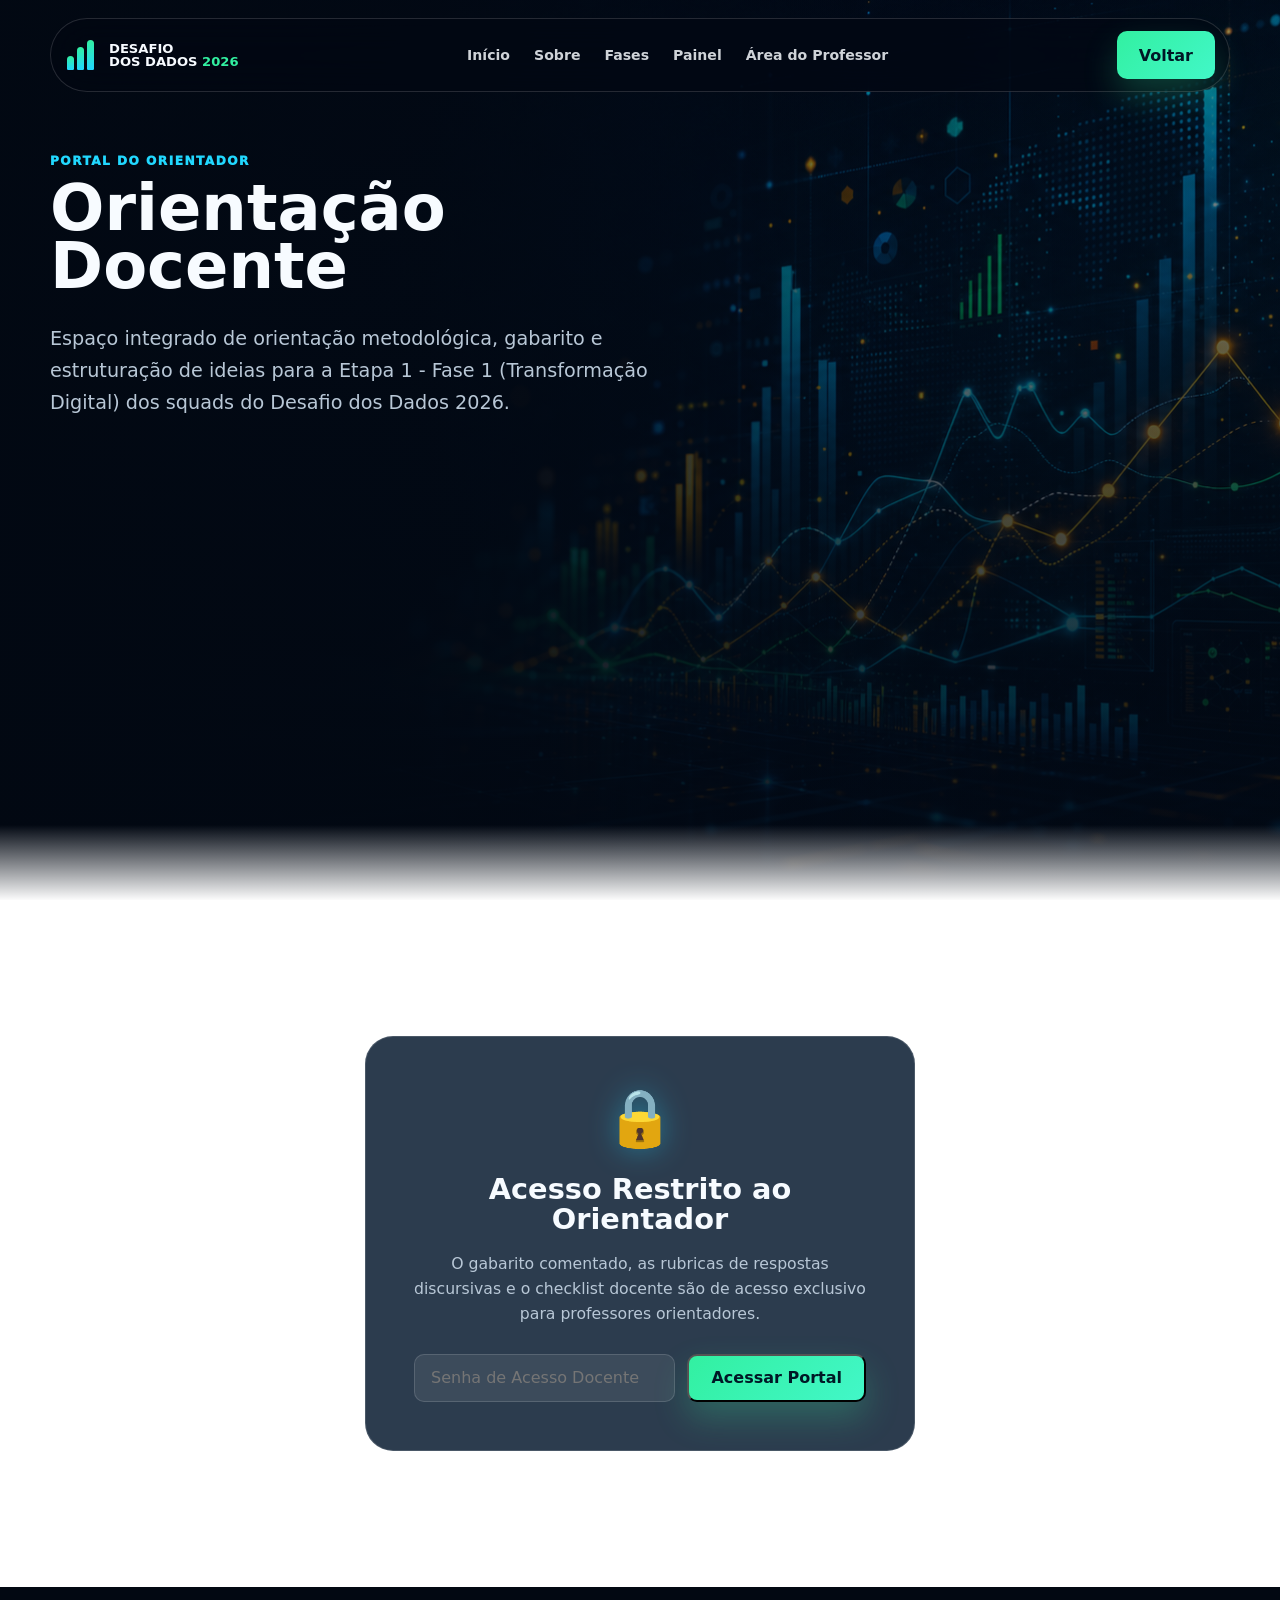
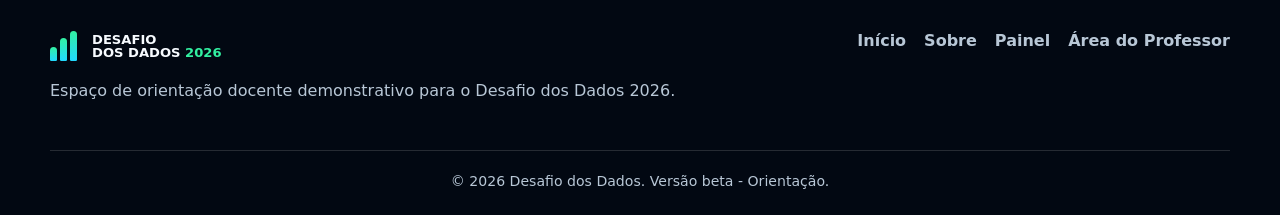
==== orientacao.html @ 863171eb "feat: implementa MVP estático com Área do Professor protegida" ====
<!DOCTYPE html>
<html lang="pt-BR">
  <head>
    <meta charset="UTF-8" />
    <meta name="viewport" content="width=device-width, initial-scale=1.0" />
    <meta
      name="description"
      content="Área do Professor Orientador do Desafio dos Dados 2026. Acesso a gabaritos comentados, rubricas de respostas discursivas e orientações de apoio."
    />
    <title>Orientação Docente | Desafio dos Dados 2026</title>
    <link rel="stylesheet" href="css/style.css" />
  </head>
  <body class="teacher-portal-page">
    <header class="site-header" data-header>
      <a class="brand" href="index.html" aria-label="Ir para a página inicial">
        <span class="brand-mark" aria-hidden="true">
          <span></span>
          <span></span>
          <span></span>
        </span>
        <span>
          <strong>Desafio</strong>
          <strong>dos Dados <em>2026</em></strong>
        </span>
      </a>

      <button class="nav-toggle" type="button" aria-label="Abrir menu" aria-expanded="false" data-nav-toggle>
        <span></span>
        <span></span>
        <span></span>
      </button>

      <nav class="main-nav" aria-label="Navegação principal" data-nav>
        <a href="index.html">Início</a>
        <a href="index.html#sobre">Sobre</a>
        <a href="index.html#fases">Fases</a>
        <a href="index.html#dados">Painel</a>
        <a href="orientacao.html" class="active">Área do Professor</a>
      </nav>

      <a class="header-action" href="index.html#participar">Voltar</a>
    </header>

    <main>
      <!-- Hero Section -->
      <section class="hero section-dark challenge-hero-small" aria-labelledby="portal-title">
        <div class="hero-bg" aria-hidden="true"></div>
        <div class="hero-content">
          <div class="hero-copy">
            <span class="section-label">Portal do Orientador</span>
            <h1 id="portal-title" style="font-size: clamp(2.2rem, 5vw, 4.2rem);">Orientação Docente</h1>
            <p>
              Espaço integrado de orientação metodológica, gabarito e estruturação de ideias 
              para a Etapa 1 - Fase 1 (Transformação Digital) dos squads do Desafio dos Dados 2026.
            </p>
          </div>
        </div>
      </section>

      <!-- Lockscreen Section -->
      <section class="section section-light" id="lockscreen-section">
        <div class="lockscreen-container">
          <div class="lockscreen-card glass-panel">
            <div class="lock-icon" aria-hidden="true">🔒</div>
            <h2>Acesso Restrito ao Orientador</h2>
            <p>
              O gabarito comentado, as rubricas de respostas discursivas e o checklist docente 
              são de acesso exclusivo para professores orientadores.
            </p>
            <div class="lock-input-group">
              <input type="password" id="teacher-access-key" placeholder="Senha de Acesso Docente" aria-label="Chave de acesso" />
              <button class="btn btn-primary" id="btn-unlock-gabarito">Acessar Portal</button>
            </div>
            <p id="lock-feedback-msg" class="lock-error-msg" hidden></p>
          </div>
        </div>
      </section>

      <!-- Restricted Content (Exibido após desbloqueio) -->
      <div id="restricted-content" style="display: none;">
        <!-- Uso Ético Banner -->
        <section class="section section-light ethics-section" aria-labelledby="ethics-title">
          <div class="ethics-container container-box">
            <div class="ethics-card danger-outline-panel">
              <h2 id="ethics-title" class="danger-title">⚠️ Uso Ético deste Material</h2>
              <p>
                Este documento é um apoio de orientação, revisão e estudo para os squads. 
                <strong>Não deve ser entregue como resposta final nem copiado pelos estudantes nas questões discursivas.</strong>
              </p>
              <p>
                O regulamento de 2026 informa que respostas com identificação de prompts originados por 
                inteligência artificial podem ser zeradas. Use as rubricas para orientar a argumentação, 
                pedir exemplos próprios dos alunos e revisar se todos os comandos do enunciado foram atendidos.
              </p>
            </div>
          </div>
        </section>

        <!-- Gabarito Comentado Section -->
        <section class="section section-dark" id="gabarito-section" aria-labelledby="gabarito-title">
          <div class="section-heading compact">
            <span class="section-label">Etapa 1 - Fase 1</span>
            <h2 id="gabarito-title">Gabarito Comentado</h2>
            <p>Selecione as dificuldades ou pesquise termos para explorar a resolução detalhada das 20 questões da fase.</p>
          </div>

          <div class="gabarito-filter-bar container-box">
            <div class="gabarito-tabs-filter">
              <button class="active" type="button" data-gabarito-filter="todos">Todas</button>
              <button type="button" data-gabarito-filter="facil">Fácil</button>
              <button type="button" data-gabarito-filter="medio">Médio</button>
              <button type="button" data-gabarito-filter="dificil">Difícil</button>
            </div>
            <div class="gabarito-search-box">
              <input type="text" id="gabarito-search-input" placeholder="Pesquisar por código, tema, justificativa..." aria-label="Pesquisar no gabarito" />
              <button class="btn btn-secondary" id="gabarito-search-btn">Buscar</button>
            </div>
          </div>

          <div class="gabarito-grid container-box" id="gabarito-grid-container">
            <!-- Gerado via JS -->
          </div>
        </section>

        <!-- Rubricas Respostas Construídas Section -->
        <section class="section section-light" id="rubricas-section" aria-labelledby="rubricas-title">
          <div class="section-heading compact">
            <span class="section-label">Metodologia de Avaliação</span>
            <h2 id="rubricas-title">Rubricas para Respostas Construídas</h2>
            <p>Selecione a questão discursiva para consultar as regras de excelência e a estrutura recomendada.</p>
          </div>

          <div class="rubricas-layout container-box glass-panel">
            <div class="rubrica-tabs-group" id="rubrica-tabs-element">
              <button class="rubrica-tab-btn active" data-rubrica-id="td07">TD07 - Aprendizado de Máquina</button>
              <button class="rubrica-tab-btn" data-rubrica-id="td16">TD16 - IA para Reciclagem</button>
              <button class="rubrica-tab-btn" data-rubrica-id="td18">TD18 - Algoritmo Cifra de César</button>
            </div>

            <div class="rubrica-panel-content" id="rubrica-panel-viewport">
              <!-- Renderizado via JS -->
            </div>
          </div>
        </section>

        <!-- Squads & Etapa 2 Suggestions -->
        <section class="section section-dark" id="squads-section" aria-labelledby="squads-title">
          <div class="section-heading compact">
            <span class="section-label">Propostas Preliminares</span>
            <h2 id="squads-title">Sugestões de Projetos (10 Squads)</h2>
            <p>Abaixo estão 10 temas sugeridos com as respectivas tecnologias centrais, ODS e mídias recomendadas para aquecimento.</p>
          </div>

          <div class="squads-grid container-box">
            <!-- Squad 1 -->
            <article class="squad-card glass-panel">
              <div class="squad-header">
                <span class="squad-number">Squad 01</span>
                <span class="squad-tag">ODS 11 &amp; 12</span>
              </div>
              <h3>E-lixo com Logística Reversa Escolar</h3>
              <p class="squad-problem"><strong>Problema:</strong> Descarte inadequado de pilhas, celulares e cabos na comunidade escolar.</p>
              <div class="squad-details">
                <p><strong>Dados:</strong> Questionários de volume de resíduos estimáveis por turma.</p>
                <p><strong>Tecnologia:</strong> Dashboard analítico com mapa de ecopontos.</p>
                <p><strong>Transmídia:</strong> Infográfico do descarte + vídeo curto.</p>
              </div>
            </article>

            <!-- Squad 2 -->
            <article class="squad-card glass-panel">
              <div class="squad-header">
                <span class="squad-number">Squad 02</span>
                <span class="squad-tag">ODS 4 &amp; 16</span>
              </div>
              <h3>Combate a Golpes Digitais na Família</h3>
              <p class="squad-problem"><strong>Problema:</strong> Vulnerabilidade de jovens e idosos a phishing e links falsos.</p>
              <div class="squad-details">
                <p><strong>Dados:</strong> Registro anônimo de fraudes recebidas pela comunidade.</p>
                <p><strong>Tecnologia:</strong> Classificador de risco digital + assistente interativo.</p>
                <p><strong>Transmídia:</strong> Simulação de golpes + guia de prevenção.</p>
              </div>
            </article>

            <!-- Squad 3 -->
            <article class="squad-card glass-panel">
              <div class="squad-header">
                <span class="squad-number">Squad 03</span>
                <span class="squad-tag">ODS 7 &amp; 13</span>
              </div>
              <h3>Consumo Energético Consciente</h3>
              <p class="squad-problem"><strong>Problema:</strong> Climatizadores e luzes operando fora dos horários letivos.</p>
              <div class="squad-details">
                <p><strong>Dados:</strong> Histórico de faturamento de energia e temperatura local.</p>
                <p><strong>Tecnologia:</strong> Painel de consumo e previsão simples de demanda.</p>
                <p><strong>Transmídia:</strong> Plano de economia + vídeo de impacto escolar.</p>
              </div>
            </article>

            <!-- Squad 4 -->
            <article class="squad-card glass-panel">
              <div class="squad-header">
                <span class="squad-number">Squad 04</span>
                <span class="squad-tag">ODS 11 &amp; 12</span>
              </div>
              <h3>IA para Separação de Recicláveis</h3>
              <p class="squad-problem"><strong>Problema:</strong> Erros de descarte que reduzem a reciclagem e contaminam coletores.</p>
              <div class="squad-details">
                <p><strong>Dados:</strong> Fotos de resíduos e levantamento de erros de separação.</p>
                <p><strong>Tecnologia:</strong> Visão computacional ou classificador visual prototipado.</p>
                <p><strong>Transmídia:</strong> Vídeo demonstrativo + infográfico explicativo.</p>
              </div>
            </article>

            <!-- Squad 5 -->
            <article class="squad-card glass-panel">
              <div class="squad-header">
                <span class="squad-number">Squad 05</span>
                <span class="squad-tag">ODS 4 &amp; 16</span>
              </div>
              <h3>Checagem Educativa de Desinformação</h3>
              <p class="squad-problem"><strong>Problema:</strong> Boatos sobre clima, saúde ou tecnologia que circulam na comunidade.</p>
              <div class="squad-details">
                <p><strong>Dados:</strong> Mensagens reais anonimizadas capturadas em grupos sociais.</p>
                <p><strong>Tecnologia:</strong> Matriz de verificação e checklist guiado por fontes.</p>
                <p><strong>Transmídia:</strong> Vídeo tutorial + guia de bolso rápido.</p>
              </div>
            </article>

            <!-- Squad 6 -->
            <article class="squad-card glass-panel">
              <div class="squad-header">
                <span class="squad-number">Squad 06</span>
                <span class="squad-tag">ODS 2 &amp; 12</span>
              </div>
              <h3>Horta Inteligente e Segurança Alimentar</h3>
              <p class="squad-problem"><strong>Problema:</strong> Baixo consumo de vegetais frescos e desperdício de merenda escolar.</p>
              <div class="squad-details">
                <p><strong>Dados:</strong> Monitoramento de umidade do solo e produção da horta.</p>
                <p><strong>Tecnologia:</strong> Painel de telemetria de sensores IoT simulados.</p>
                <p><strong>Transmídia:</strong> Diário visual de plantio + vídeo de conscientização.</p>
              </div>
            </article>

            <!-- Squad 7 -->
            <article class="squad-card glass-panel">
              <div class="squad-header">
                <span class="squad-number">Squad 07</span>
                <span class="squad-tag">ODS 3 &amp; 11</span>
              </div>
              <h3>Mobilidade Segura Casa-Escola</h3>
              <p class="squad-problem"><strong>Problema:</strong> Estudantes expostos a riscos no trânsito ou falta de acessibilidade.</p>
              <div class="squad-details">
                <p><strong>Dados:</strong> Tempos de deslocamento, calçadas danificadas e pontos críticos.</p>
                <p><strong>Tecnologia:</strong> Mapa colaborativo de rotas com análise de riscos.</p>
                <p><strong>Transmídia:</strong> Mapa interativo + narrativa em vídeo.</p>
              </div>
            </article>

            <!-- Squad 8 -->
            <article class="squad-card glass-panel">
              <div class="squad-header">
                <span class="squad-number">Squad 08</span>
                <span class="squad-tag">ODS 4 &amp; 10</span>
              </div>
              <h3>Acessibilidade Digital Escolar</h3>
              <p class="squad-problem"><strong>Problema:</strong> Materiais didáticos em formatos inacessíveis para alunos PCD.</p>
              <div class="squad-details">
                <p><strong>Dados:</strong> Auditorias em PDFs e sites utilizados rotineiramente.</p>
                <p><strong>Tecnologia:</strong> Repositório acessível e classificador de conformidade.</p>
                <p><strong>Transmídia:</strong> Guia de boas práticas + vídeo acessível com legenda/Libras.</p>
              </div>
            </article>

            <!-- Squad 9 -->
            <article class="squad-card glass-panel">
              <div class="squad-header">
                <span class="squad-number">Squad 09</span>
                <span class="squad-tag">ODS 11 &amp; 13</span>
              </div>
              <h3>Riscos Ambientais Locais</h3>
              <p class="squad-problem"><strong>Problema:</strong> Entupimento de bueiros e pontos de alagamento próximos à escola.</p>
              <div class="squad-details">
                <p><strong>Dados:</strong> Relatos fotográficos de acúmulo de lixo e histórico de cheias.</p>
                <p><strong>Tecnologia:</strong> Painel georreferenciado e mapa de calor de vulnerabilidade.</p>
                <p><strong>Transmídia:</strong> Vídeo de apelo à comunidade + mapa de prevenção.</p>
              </div>
            </article>

            <!-- Squad 10 -->
            <article class="squad-card glass-panel">
              <div class="squad-header">
                <span class="squad-number">Squad 10</span>
                <span class="squad-tag">ODS 4 &amp; 16</span>
              </div>
              <h3>Uso Responsável e Ético de IA</h3>
              <p class="squad-problem"><strong>Problema:</strong> Utilização de IA para tarefas sem critérios de privacidade ou autoria.</p>
              <div class="squad-details">
                <p><strong>Dados:</strong> Questionários aplicados sobre frequência de uso e dependência.</p>
                <p><strong>Tecnologia:</strong> Guia interativo de decisão e fluxograma lógico de ética.</p>
                <p><strong>Transmídia:</strong> Cartilha em PDF + vídeo explicativo.</p>
              </div>
            </article>
          </div>
        </section>

        <!-- Checklist Docente Section -->
        <section class="section section-light" id="checklist-section" aria-labelledby="checklist-title">
          <div class="section-heading compact">
            <span class="section-label">Controle &amp; Validação</span>
            <h2 id="checklist-title">Checklist do Professor Orientador</h2>
            <p>Certifique-se de que os squads atendem a todas as diretrizes regulamentares antes do envio final.</p>
          </div>

          <div class="checklist-panel container-box glass-panel" style="max-width: 800px; margin: 0 auto;">
            <div class="checklist-grid-items" style="display: grid; gap: 20px; padding: 20px;">
              <label class="checklist-item-check" style="display: flex; gap: 16px; align-items: start; cursor: pointer;">
                <input type="checkbox" id="check-squad-size" class="persist-check" style="width: 22px; height: 22px; margin-top: 3px;" />
                <div class="check-text">
                  <strong style="display: block; font-size: 1.1rem; color: var(--text);">Tamanho dos Squads</strong>
                  <span style="color: var(--text-soft); font-size: 0.95rem;">Cada squad possui exatamente de 3 a 5 integrantes ativos.</span>
                </div>
              </label>

              <label class="checklist-item-check" style="display: flex; gap: 16px; align-items: start; cursor: pointer;">
                <input type="checkbox" id="check-author-text" class="persist-check" style="width: 22px; height: 22px; margin-top: 3px;" />
                <div class="check-text">
                  <strong style="display: block; font-size: 1.1rem; color: var(--text);">Originalidade e Escrita Autoral</strong>
                  <span style="color: var(--text-soft); font-size: 0.95rem;">As respostas discursivas estão autorais, sem traços de cópia direta de prompts e com exemplos locais.</span>
                </div>
              </label>

              <label class="checklist-item-check" style="display: flex; gap: 16px; align-items: start; cursor: pointer;">
                <input type="checkbox" id="check-evidence" class="persist-check" style="width: 22px; height: 22px; margin-top: 3px;" />
                <div class="check-text">
                  <strong style="display: block; font-size: 1.1rem; color: var(--text);">Evidências Científicas</strong>
                  <span style="color: var(--text-soft); font-size: 0.95rem;">Garantir o uso de fontes oficiais nas justificativas (leis compiladas, relatórios técnicos, etc.).</span>
                </div>
              </label>

              <label class="checklist-item-check" style="display: flex; gap: 16px; align-items: start; cursor: pointer;">
                <input type="checkbox" id="check-transmedia" class="persist-check" style="width: 22px; height: 22px; margin-top: 3px;" />
                <div class="check-text">
                  <strong style="display: block; font-size: 1.1rem; color: var(--text);">Planejamento Transmídia (Etapa 2)</strong>
                  <span style="color: var(--text-soft); font-size: 0.95rem;">Preparação prévia para as três mídias obrigatórias, incluindo o roteiro de vídeo para a próxima fase.</span>
                </div>
              </label>
            </div>
          </div>
        </section>

        <!-- Cronograma & Regras Section -->
        <section class="section section-dark timeline-section" id="datas-section" aria-labelledby="datas-title">
          <div class="section-heading compact">
            <span class="section-label">Acompanhamento</span>
            <h2 id="datas-title">Datas e Regras Críticas</h2>
            <p>Abaixo estão os prazos oficiais estabelecidos pelo edital do desafio para controle do orientador.</p>
          </div>

          <div class="timeline" aria-label="Linha do tempo docente">
            <article class="timeline-item">
              <span>01</span>
              <h3>Fase 1</h3>
              <time datetime="2026-05-26">26/05 a 02/06 (9h)</time>
              <p>Envio das respostas de múltipla escolha e discursivas no formulário oficial da Fase 1.</p>
            </article>
            <article class="timeline-item">
              <span>02</span>
              <h3>Fase 2</h3>
              <time datetime="2026-06-02">02/06 a 09/06 (9h)</time>
              <p>Abertura do formulário de submissões de dados e andamento de novas questões teóricas.</p>
            </article>
            <article class="timeline-item">
              <span>03</span>
              <h3>Fase 3</h3>
              <time datetime="2026-06-09">09/06 a 16/06 (9h)</time>
              <p>Conclusão da Etapa 1, envios finais e consolidação das planilhas de respostas.</p>
            </article>
            <article class="timeline-item">
              <span>04</span>
              <h3>Classificação</h3>
              <time datetime="2026-06-24">24/06 (20h)</time>
              <p>Divulgação dos classificados para a Etapa 2 e abertura oficial do regulamento transmídia.</p>
            </article>
            <article class="timeline-item">
              <span>05</span>
              <h3>Entrega Final</h3>
              <time datetime="2026-08-31">31/08 (23h59)</time>
              <p>Envio das mídias transmídia (mínimo 3 mídias, incluindo vídeo obrigatório).</p>
            </article>
          </div>
        </section>

        <!-- Documentos de Apoio Section -->
        <section class="section section-light" id="documentos-section" aria-labelledby="docs-title">
          <div class="section-heading compact">
            <span class="section-label">Download Seguro</span>
            <h2 id="docs-title">Documentação de Apoio</h2>
            <p>Cópias simuladas de regulamentos oficiais e cadernos de perguntas para fins pedagógicos.</p>
          </div>

          <div class="documents-download-grid container-box">
            <div class="document-card glass-panel">
              <div class="doc-icon" aria-hidden="true">📄</div>
              <div class="doc-info">
                <h3>Edital Oficial Desafio 2026</h3>
                <p>Regulamento completo, critérios de avaliação da Etapa 1 e Etapa 2.</p>
              </div>
              <button class="btn btn-primary download-desafio-btn" data-doc-name="Edital_Oficial_Desafio_2026">Download (Simulado)</button>
            </div>

            <div class="document-card glass-panel">
              <div class="doc-icon" aria-hidden="true">📄</div>
              <div class="doc-info">
                <h3>Caderno de Questões - Fase 1</h3>
                <p>Textos motivacionais e enunciados sobre Transformação Digital.</p>
              </div>
              <button class="btn btn-primary download-desafio-btn" data-doc-name="Questoes_Caderno_Fase_1">Download (Simulado)</button>
            </div>
          </div>
        </section>
      </div>
    </main>

    <!-- Toast Notifications -->
    <div class="toast-container" id="toast-container-element"></div>

    <footer class="site-footer">
      <div class="footer-brand">
        <a class="brand" href="index.html">
          <span class="brand-mark" aria-hidden="true">
            <span></span>
            <span></span>
            <span></span>
          </span>
          <span>
            <strong>Desafio</strong>
            <strong>dos Dados <em>2026</em></strong>
          </span>
        </a>
        <p>Espaço de orientação docente demonstrativo para o Desafio dos Dados 2026.</p>
      </div>
      <div class="footer-links">
        <a href="index.html">Início</a>
        <a href="index.html#sobre">Sobre</a>
        <a href="index.html#dados">Painel</a>
        <a href="orientacao.html">Área do Professor</a>
      </div>
      <p class="copyright">© 2026 Desafio dos Dados. Versão beta - Orientação.</p>
    </footer>

    <script src="js/script.js"></script>
  </body>
</html>
---- css/style.css ----
:root {
  --bg: #06111f;
  --bg-strong: #020812;
  --surface: #ffffff;
  --surface-soft: #f4f8fb;
  --surface-dark: rgba(7, 19, 35, 0.78);
  --line: rgba(121, 150, 172, 0.22);
  --line-dark: rgba(255, 255, 255, 0.14);
  --text: #102033;
  --text-soft: #526272;
  --text-inverse: #f7fbff;
  --muted-inverse: #b8c7d6;
  --cyan: #21d8ff;
  --green: #32f0a1;
  --amber: #ffbd33;
  --blue: #4c8dff;
  --shadow: 0 24px 70px rgba(3, 18, 35, 0.18);
  --radius-sm: 10px;
  --radius-md: 18px;
  --radius-lg: 28px;
  --container: min(1180px, calc(100% - 40px));
  font-family: Inter, ui-sans-serif, system-ui, -apple-system, BlinkMacSystemFont, "Segoe UI", sans-serif;
}

* {
  box-sizing: border-box;
}

html {
  scroll-behavior: smooth;
}

body {
  margin: 0;
  background: var(--surface-soft);
  color: var(--text);
  letter-spacing: 0;
}

body.nav-open {
  overflow: hidden;
}

a {
  color: inherit;
  text-decoration: none;
}

button,
input {
  font: inherit;
}

.site-header {
  position: fixed;
  inset: 0 0 auto;
  z-index: 20;
  display: flex;
  align-items: center;
  justify-content: space-between;
  gap: 24px;
  width: var(--container);
  margin: 18px auto 0;
  padding: 12px 14px 12px 16px;
  border: 1px solid rgba(255, 255, 255, 0.14);
  border-radius: 999px;
  background: rgba(2, 8, 18, 0.62);
  color: var(--text-inverse);
  backdrop-filter: blur(22px);
  transition: background 180ms ease, border-color 180ms ease, box-shadow 180ms ease;
}

.site-header.is-scrolled {
  background: rgba(2, 8, 18, 0.9);
  border-color: rgba(255, 255, 255, 0.2);
  box-shadow: 0 18px 50px rgba(0, 0, 0, 0.25);
}

.brand {
  display: inline-flex;
  align-items: center;
  gap: 12px;
  min-width: max-content;
  font-size: 0.82rem;
  line-height: 1;
  text-transform: uppercase;
}

.brand strong {
  display: block;
  font-weight: 900;
}

.brand em {
  color: var(--green);
  font-style: normal;
}

.brand-mark {
  display: inline-grid;
  grid-template-columns: repeat(3, 7px);
  align-items: end;
  gap: 3px;
  width: 30px;
  height: 30px;
}

.brand-mark span {
  display: block;
  border-radius: 6px 6px 2px 2px;
  background: linear-gradient(180deg, var(--green), var(--cyan));
}

.brand-mark span:nth-child(1) {
  height: 14px;
}

.brand-mark span:nth-child(2) {
  height: 23px;
}

.brand-mark span:nth-child(3) {
  height: 30px;
}

.main-nav {
  display: flex;
  align-items: center;
  gap: 24px;
  color: rgba(247, 251, 255, 0.84);
  font-size: 0.88rem;
  font-weight: 700;
}

.main-nav a {
  transition: color 180ms ease;
}

.main-nav a:hover {
  color: var(--green);
}

.header-action,
.btn {
  display: inline-flex;
  align-items: center;
  justify-content: center;
  min-height: 48px;
  padding: 0 22px;
  border-radius: var(--radius-sm);
  font-weight: 850;
}

.header-action,
.btn-primary {
  background: linear-gradient(135deg, var(--green), #42f7c8);
  color: #001826;
  box-shadow: 0 16px 34px rgba(50, 240, 161, 0.23);
}

.btn-secondary {
  border: 1px solid rgba(255, 255, 255, 0.2);
  color: var(--text-inverse);
}

.nav-toggle {
  display: none;
  width: 44px;
  height: 44px;
  border: 0;
  border-radius: 50%;
  background: rgba(255, 255, 255, 0.1);
  color: var(--text-inverse);
}

.nav-toggle span {
  display: block;
  width: 18px;
  height: 2px;
  margin: 4px auto;
  border-radius: 999px;
  background: currentColor;
}

.section {
  padding: 96px 0;
}

.section-dark {
  background: var(--bg);
  color: var(--text-inverse);
}

.section-light {
  background: var(--surface);
}

.hero {
  position: relative;
  min-height: 100vh;
  overflow: hidden;
  padding: 150px 0 76px;
}

.hero::after {
  position: absolute;
  inset: auto 0 -1px;
  height: 76px;
  background: linear-gradient(180deg, rgba(6, 17, 31, 0), var(--surface));
  content: "";
}

.hero-bg {
  position: absolute;
  inset: 0;
  background:
    linear-gradient(90deg, rgba(2, 8, 18, 0.96) 0%, rgba(2, 8, 18, 0.84) 34%, rgba(2, 8, 18, 0.3) 68%),
    linear-gradient(180deg, rgba(2, 8, 18, 0.15), rgba(2, 8, 18, 0.92)),
    url("../assets/hero-data-analytics.png") center / cover no-repeat;
  transform: scale(1.02);
}

.hero-content {
  position: relative;
  z-index: 2;
  display: grid;
  grid-template-columns: minmax(0, 1.05fr) minmax(320px, 0.62fr);
  align-items: center;
  gap: 54px;
  width: var(--container);
  margin: 0 auto;
}

.hero-copy h1 {
  max-width: 720px;
  margin: 0;
  font-size: clamp(3.3rem, 7vw, 7.4rem);
  line-height: 0.9;
  letter-spacing: 0;
}

.hero-copy h1::first-line {
  color: var(--text-inverse);
}

.hero-copy p {
  max-width: 610px;
  margin: 28px 0 0;
  color: var(--muted-inverse);
  font-size: clamp(1.05rem, 1.5vw, 1.28rem);
  line-height: 1.65;
}

.hero-actions,
.hero-proof {
  display: flex;
  flex-wrap: wrap;
  gap: 16px;
  margin-top: 34px;
}

.hero-proof {
  gap: 26px;
  margin-top: 40px;
}

.hero-proof div {
  padding-left: 16px;
  border-left: 2px solid rgba(33, 216, 255, 0.5);
}

.hero-proof dt {
  margin-bottom: 6px;
  color: var(--text-inverse);
  font-weight: 850;
}

.hero-proof dd {
  margin: 0;
  color: var(--muted-inverse);
  font-size: 0.92rem;
}

.hero-panel,
.analytics-card {
  border: 1px solid var(--line-dark);
  border-radius: var(--radius-lg);
  background: linear-gradient(180deg, rgba(10, 28, 49, 0.86), rgba(6, 17, 31, 0.72));
  box-shadow: 0 28px 80px rgba(0, 0, 0, 0.35);
  backdrop-filter: blur(16px);
}

.hero-panel {
  padding: 24px;
}

.panel-header,
.card-top {
  display: flex;
  align-items: center;
  justify-content: space-between;
  gap: 16px;
  color: var(--muted-inverse);
  font-size: 0.82rem;
  font-weight: 800;
  text-transform: uppercase;
}

.panel-header strong,
.card-top strong {
  color: var(--green);
  text-transform: none;
}

.signal-chart {
  display: grid;
  grid-template-columns: repeat(7, 1fr);
  align-items: end;
  gap: 10px;
  height: 190px;
  margin: 28px 0;
  padding: 18px;
  border-radius: var(--radius-md);
  background:
    linear-gradient(rgba(255, 255, 255, 0.05) 1px, transparent 1px),
    linear-gradient(90deg, rgba(255, 255, 255, 0.05) 1px, transparent 1px),
    rgba(255, 255, 255, 0.04);
  background-size: 100% 25%, 16.66% 100%, auto;
}

.signal-chart span {
  min-height: 22px;
  border-radius: 999px 999px 5px 5px;
  background: linear-gradient(180deg, var(--cyan), rgba(33, 216, 255, 0.15));
}

.signal-chart span:nth-child(even) {
  background: linear-gradient(180deg, var(--green), rgba(50, 240, 161, 0.13));
}

.panel-grid {
  display: grid;
  grid-template-columns: repeat(2, 1fr);
  gap: 12px;
}

.panel-grid div {
  padding: 16px;
  border: 1px solid var(--line-dark);
  border-radius: var(--radius-md);
  background: rgba(255, 255, 255, 0.05);
}

.panel-grid span {
  display: block;
  color: var(--muted-inverse);
  font-size: 0.82rem;
}

.panel-grid strong {
  display: block;
  margin-top: 6px;
  color: var(--text-inverse);
  font-size: 2rem;
}

.hero-panel p {
  color: var(--muted-inverse);
  line-height: 1.6;
}

.section-heading {
  width: var(--container);
  max-width: 850px;
  margin: 0 auto 52px;
  text-align: center;
}

.section-heading.compact {
  margin-bottom: 38px;
}

.section-label {
  display: inline-block;
  margin-bottom: 12px;
  color: #008ac2;
  font-size: 0.76rem;
  font-weight: 950;
  letter-spacing: 0.12em;
  text-transform: uppercase;
}

.section-dark .section-label,
.dashboard-section .section-label {
  color: var(--cyan);
}

h2 {
  margin: 0;
  font-size: clamp(2.2rem, 4vw, 4.1rem);
  line-height: 1.04;
  letter-spacing: 0;
}

h3 {
  margin: 0;
  font-size: 1.18rem;
}

.section-heading p,
.dashboard-intro p,
.cta-content p {
  color: var(--text-soft);
  font-size: 1.03rem;
  line-height: 1.75;
}

.section-dark .section-heading p,
.dashboard-intro p,
.cta-content p {
  color: var(--muted-inverse);
}

.value-grid,
.number-grid {
  display: grid;
  grid-template-columns: repeat(4, 1fr);
  gap: 18px;
  width: var(--container);
  margin: 0 auto;
}

.value-card,
.number-grid article {
  padding: 28px;
  border: 1px solid var(--line);
  border-radius: var(--radius-md);
  background: var(--surface);
  box-shadow: 0 18px 45px rgba(14, 39, 64, 0.08);
}

.value-card p {
  color: var(--text-soft);
  line-height: 1.65;
}

.icon {
  display: block;
  width: 50px;
  height: 50px;
  margin-bottom: 22px;
  border-radius: 18px;
  background: linear-gradient(135deg, rgba(33, 216, 255, 0.16), rgba(50, 240, 161, 0.16));
  position: relative;
}

.icon::before,
.icon::after {
  position: absolute;
  content: "";
}

.target-icon::before {
  inset: 12px;
  border: 3px solid var(--cyan);
  border-radius: 50%;
}

.target-icon::after {
  inset: 21px;
  border-radius: 50%;
  background: var(--cyan);
}

.data-icon::before {
  left: 14px;
  right: 14px;
  bottom: 12px;
  height: 8px;
  border-radius: 50%;
  background: var(--green);
  box-shadow: 0 -10px 0 var(--green), 0 -20px 0 var(--green);
}

.insight-icon::before {
  left: 15px;
  top: 10px;
  width: 20px;
  height: 24px;
  border: 3px solid var(--amber);
  border-radius: 50% 50% 42% 42%;
}

.impact-icon::before {
  left: 13px;
  top: 12px;
  width: 24px;
  height: 20px;
  border: 3px solid var(--blue);
  border-radius: 7px;
}

.objective-band {
  background:
    radial-gradient(circle at 20% 20%, rgba(33, 216, 255, 0.15), transparent 34%),
    linear-gradient(135deg, #eef7fb, #ffffff);
}

.split-layout {
  display: grid;
  grid-template-columns: 0.85fr 1.15fr;
  gap: 46px;
  width: var(--container);
  margin: 0 auto;
}

.objective-list {
  display: grid;
  gap: 16px;
}

.objective-list article {
  display: grid;
  grid-template-columns: 58px 1fr;
  gap: 18px;
  align-items: start;
  padding: 22px;
  border: 1px solid rgba(16, 32, 51, 0.08);
  border-radius: var(--radius-md);
  background: rgba(255, 255, 255, 0.72);
}

.objective-list strong {
  color: var(--cyan);
  font-size: 1.65rem;
}

.objective-list p {
  margin: 0;
  color: var(--text-soft);
  line-height: 1.65;
}

.timeline-section {
  background:
    radial-gradient(circle at 15% 0%, rgba(33, 216, 255, 0.18), transparent 28%),
    radial-gradient(circle at 85% 10%, rgba(50, 240, 161, 0.12), transparent 28%),
    var(--bg-strong);
}

.timeline {
  display: grid;
  grid-template-columns: repeat(5, 1fr);
  gap: 16px;
  width: var(--container);
  margin: 0 auto;
}

.timeline-item {
  position: relative;
  padding: 26px;
  border: 1px solid var(--line-dark);
  border-radius: var(--radius-md);
  background: rgba(255, 255, 255, 0.045);
}

.timeline-item span {
  display: inline-flex;
  width: 42px;
  height: 42px;
  align-items: center;
  justify-content: center;
  margin-bottom: 22px;
  border: 1px solid rgba(33, 216, 255, 0.58);
  border-radius: 50%;
  color: var(--cyan);
  font-weight: 900;
}

.timeline-item:nth-child(2) span,
.timeline-item:nth-child(5) span {
  border-color: rgba(50, 240, 161, 0.6);
  color: var(--green);
}

.timeline-item:nth-child(4) span {
  border-color: rgba(255, 189, 51, 0.65);
  color: var(--amber);
}

.timeline-item time {
  display: block;
  margin: 8px 0 12px;
  color: var(--cyan);
  font-weight: 800;
}

.timeline-item p {
  color: var(--muted-inverse);
  line-height: 1.6;
}

.numbers-section {
  background: var(--surface);
}

.number-grid article {
  text-align: center;
}

.number-grid strong {
  display: block;
  color: var(--text);
  font-size: clamp(2.4rem, 4vw, 4rem);
  line-height: 1;
}

.number-grid span {
  display: block;
  margin-top: 10px;
  color: var(--text-soft);
  font-weight: 750;
}

.dashboard-section {
  background:
    radial-gradient(circle at 70% 0%, rgba(33, 216, 255, 0.18), transparent 30%),
    linear-gradient(180deg, #06111f, #020812);
}

.dashboard-intro,
.dashboard-grid {
  width: var(--container);
  margin: 0 auto;
}

.dashboard-intro {
  display: flex;
  align-items: end;
  justify-content: space-between;
  gap: 28px;
  margin-bottom: 28px;
}

.dashboard-intro h2 {
  max-width: 620px;
}

.dashboard-intro p {
  max-width: 620px;
}

.dashboard-tabs {
  display: inline-flex;
  padding: 6px;
  border: 1px solid var(--line-dark);
  border-radius: 999px;
  background: rgba(255, 255, 255, 0.05);
}

.dashboard-tabs button {
  min-height: 40px;
  padding: 0 16px;
  border: 0;
  border-radius: 999px;
  background: transparent;
  color: var(--muted-inverse);
  cursor: pointer;
  font-size: 0.88rem;
  font-weight: 800;
}

.dashboard-tabs button.active {
  background: var(--text-inverse);
  color: #001826;
}

.dashboard-grid {
  display: grid;
  grid-template-columns: 1.2fr 0.75fr 0.85fr;
  gap: 18px;
}

.analytics-card {
  min-height: 320px;
  padding: 22px;
}

.span-2 {
  grid-column: span 1;
}

.line-chart {
  margin-top: 22px;
  overflow: hidden;
  border-radius: var(--radius-md);
  background:
    linear-gradient(rgba(255, 255, 255, 0.055) 1px, transparent 1px),
    linear-gradient(90deg, rgba(255, 255, 255, 0.055) 1px, transparent 1px),
    rgba(255, 255, 255, 0.035);
  background-size: 100% 25%, 20% 100%, auto;
}

.line-chart svg {
  display: block;
  width: 100%;
  height: auto;
}

.area {
  fill: url("#lineFill");
}

.line {
  fill: none;
  stroke-linecap: round;
  stroke-width: 6;
}

.line-primary {
  stroke: var(--cyan);
  filter: drop-shadow(0 0 10px rgba(33, 216, 255, 0.42));
}

.line-secondary {
  stroke: var(--green);
  opacity: 0.85;
}

.donut-wrap {
  display: grid;
  place-items: center;
  gap: 22px;
  margin-top: 26px;
}

.donut {
  width: 154px;
  height: 154px;
  border-radius: 50%;
  background: conic-gradient(var(--cyan) 0 38%, var(--green) 38% 60%, var(--amber) 60% 82%, var(--blue) 82% 100%);
  position: relative;
}

.donut::after {
  position: absolute;
  inset: 32px;
  border-radius: 50%;
  background: #071323;
  content: "";
}

.legend-list {
  display: grid;
  gap: 10px;
  width: 100%;
  margin: 0;
  padding: 0;
  color: var(--muted-inverse);
  font-size: 0.9rem;
  list-style: none;
}

.legend-list span {
  display: inline-block;
  width: 10px;
  height: 10px;
  margin-right: 8px;
  border-radius: 50%;
}

.cyan {
  background: var(--cyan);
}

.green {
  background: var(--green);
}

.amber {
  background: var(--amber);
}

.blue {
  background: var(--blue);
}

.ranking-list {
  display: grid;
  gap: 12px;
  margin: 24px 0 0;
  padding: 0;
  list-style: none;
  counter-reset: rank;
}

.ranking-list li {
  display: flex;
  align-items: center;
  justify-content: space-between;
  gap: 12px;
  padding: 12px;
  border-radius: 14px;
  background: rgba(255, 255, 255, 0.055);
  color: var(--muted-inverse);
  counter-increment: rank;
}

.ranking-list li::before {
  display: inline-flex;
  width: 26px;
  height: 26px;
  align-items: center;
  justify-content: center;
  flex: 0 0 auto;
  border-radius: 50%;
  background: rgba(33, 216, 255, 0.15);
  color: var(--cyan);
  content: counter(rank);
  font-size: 0.8rem;
  font-weight: 900;
}

.ranking-list strong {
  flex: 1;
  color: var(--text-inverse);
  font-size: 0.92rem;
}

.ranking-list span {
  color: var(--green);
  font-size: 0.84rem;
  font-weight: 800;
}

.cta-section {
  position: relative;
  display: grid;
  grid-template-columns: 0.9fr 1fr;
  min-height: 620px;
  padding: 0;
  overflow: hidden;
  background: #04101d;
  color: var(--text-inverse);
}

.cta-image {
  min-height: 620px;
  background:
    linear-gradient(90deg, rgba(4, 16, 29, 0.08), rgba(4, 16, 29, 0.8)),
    url("../assets/students-data-lab.png") center / cover no-repeat;
}

.cta-content {
  display: flex;
  flex-direction: column;
  justify-content: center;
  max-width: 640px;
  padding: 82px min(8vw, 96px) 82px 52px;
}

.interest-form {
  display: grid;
  grid-template-columns: repeat(2, minmax(0, 1fr));
  gap: 14px;
  margin-top: 30px;
}

.interest-form label {
  display: grid;
  gap: 8px;
  color: var(--text-inverse);
  font-size: 0.86rem;
  font-weight: 800;
}

.interest-form input {
  width: 100%;
  min-height: 52px;
  border: 1px solid var(--line-dark);
  border-radius: var(--radius-sm);
  background: rgba(255, 255, 255, 0.08);
  color: var(--text-inverse);
  outline: none;
  padding: 0 14px;
}

.interest-form input:focus {
  border-color: var(--cyan);
  box-shadow: 0 0 0 4px rgba(33, 216, 255, 0.12);
}

.interest-form input::placeholder {
  color: rgba(247, 251, 255, 0.48);
}

.interest-form button,
.form-feedback {
  grid-column: 1 / -1;
}

.form-feedback {
  min-height: 24px;
  margin: 0;
  color: var(--green);
  font-weight: 800;
}

.site-footer {
  display: grid;
  grid-template-columns: 1.3fr auto;
  gap: 34px;
  padding: 44px max(20px, calc((100vw - 1180px) / 2)) 26px;
  background: var(--bg-strong);
  color: var(--text-inverse);
}

.footer-brand p,
.copyright {
  color: var(--muted-inverse);
}

.footer-links {
  display: flex;
  flex-wrap: wrap;
  gap: 18px;
  color: var(--muted-inverse);
  font-weight: 750;
}

.copyright {
  grid-column: 1 / -1;
  margin: 0;
  padding-top: 22px;
  border-top: 1px solid var(--line-dark);
  font-size: 0.88rem;
  text-align: center;
}

@media (max-width: 1020px) {
  .header-action,
  .main-nav {
    display: none;
  }

  .nav-toggle {
    display: inline-block;
  }

  .main-nav {
    position: fixed;
    inset: 74px 20px auto;
    display: none;
    flex-direction: column;
    align-items: stretch;
    padding: 18px;
    border: 1px solid var(--line-dark);
    border-radius: var(--radius-md);
    background: rgba(2, 8, 18, 0.97);
  }

  body.nav-open .main-nav {
    display: flex;
  }

  .hero-content,
  .split-layout,
  .dashboard-intro,
  .cta-section {
    grid-template-columns: 1fr;
  }

  .hero-content {
    align-items: start;
  }

  .hero-panel {
    max-width: 520px;
  }

  .value-grid,
  .number-grid,
  .timeline,
  .dashboard-grid {
    grid-template-columns: repeat(2, 1fr);
  }

  .dashboard-intro {
    display: grid;
  }

  .cta-image {
    min-height: 360px;
  }

  .cta-content {
    max-width: none;
    padding: 56px 30px 72px;
  }
}

@media (max-width: 680px) {
  :root {
    --container: min(100% - 28px, 1180px);
  }

  .site-header {
    margin-top: 10px;
    border-radius: 22px;
  }

  .brand {
    font-size: 0.74rem;
  }

  .hero {
    min-height: auto;
    padding-top: 118px;
  }

  .hero-bg {
    background:
      linear-gradient(180deg, rgba(2, 8, 18, 0.92) 0%, rgba(2, 8, 18, 0.82) 54%, rgba(2, 8, 18, 0.98) 100%),
      url("../assets/hero-data-analytics.png") center / cover no-repeat;
  }

  .hero-actions,
  .btn,
  .dashboard-tabs,
  .interest-form {
    width: 100%;
  }

  .btn {
    min-height: 52px;
  }

  .hero-actions {
    display: grid;
  }

  .hero-proof {
    display: grid;
  }

  .section {
    padding: 68px 0;
  }

  .section-heading {
    text-align: left;
  }

  .value-grid,
  .number-grid,
  .timeline,
  .dashboard-grid,
  .interest-form,
  .site-footer {
    grid-template-columns: 1fr;
  }

  .dashboard-tabs {
    display: grid;
    border-radius: var(--radius-md);
  }

  .analytics-card {
    min-height: auto;
  }

  .cta-image {
    min-height: 300px;
  }

  .site-footer {
    padding-inline: 22px;
  }
}

/* ============================================================
   TEACHER PORTAL & RESTRICTED AREA
   ============================================================ */

.container-box {
  width: var(--container);
  margin: 0 auto;
}

/* Lockscreen */
.lockscreen-container {
  display: grid;
  place-items: center;
  width: var(--container);
  margin: 0 auto;
  padding: 40px 0;
}

.lockscreen-card {
  max-width: 550px;
  width: 100%;
  padding: 48px;
  border-radius: var(--radius-lg);
  text-align: center;
  background: rgba(10, 28, 49, 0.86);
  border: 1px solid var(--line-dark);
}

.lock-icon {
  font-size: 3.5rem;
  margin-bottom: 24px;
  filter: drop-shadow(0 0 15px rgba(33, 216, 255, 0.4));
}

.lockscreen-card h2 {
  font-size: 1.8rem;
  margin-bottom: 14px;
  color: var(--text-inverse);
}

.lockscreen-card p {
  color: var(--muted-inverse);
  font-size: 0.98rem;
  line-height: 1.6;
  margin-bottom: 28px;
}

.lock-input-group {
  display: flex;
  gap: 12px;
  justify-content: center;
  align-items: center;
}

.lock-input-group input {
  flex: 1;
  min-height: 48px;
  background: rgba(255, 255, 255, 0.08);
  border: 1px solid var(--line-dark);
  border-radius: var(--radius-sm);
  color: var(--text-inverse);
  padding: 0 16px;
  outline: none;
  font-size: 1rem;
  transition: border-color 180ms ease;
}

.lock-input-group input:focus {
  border-color: var(--cyan);
  box-shadow: 0 0 0 3px rgba(33, 216, 255, 0.2);
}

.lock-error-msg {
  color: #ff5e5e;
  font-weight: 800;
  font-size: 0.9rem;
  margin-top: 16px;
}

/* Ethics Box */
.ethics-section {
  background: var(--surface-soft);
  padding: 48px 0 24px;
}

.danger-outline-panel {
  border: 2px solid rgba(255, 94, 94, 0.3);
  border-radius: var(--radius-md);
  padding: 28px;
  background: rgba(255, 94, 94, 0.04);
}

.danger-title {
  color: #d93838;
  font-size: 1.4rem;
  margin-bottom: 12px;
  display: flex;
  align-items: center;
  gap: 10px;
}

.danger-outline-panel p {
  margin: 0 0 12px 0;
  font-size: 1rem;
  line-height: 1.6;
  color: var(--text);
}

.danger-outline-panel p strong {
  color: #d93838;
}

/* Gabarito Filter Bar & Search */
.gabarito-filter-bar {
  display: flex;
  justify-content: space-between;
  align-items: center;
  flex-wrap: wrap;
  gap: 18px;
  padding: 16px 24px;
  border-radius: var(--radius-md);
  background: rgba(255, 255, 255, 0.04);
  border: 1px solid var(--line-dark);
  margin-bottom: 32px;
}

.gabarito-tabs-filter {
  display: flex;
  gap: 8px;
}

.gabarito-tabs-filter button {
  min-height: 38px;
  padding: 0 16px;
  border: 0;
  border-radius: 999px;
  background: transparent;
  color: var(--muted-inverse);
  cursor: pointer;
  font-size: 0.88rem;
  font-weight: 800;
  transition: all 180ms ease;
}

.gabarito-tabs-filter button:hover {
  color: var(--text-inverse);
}

.gabarito-tabs-filter button.active {
  background: var(--cyan);
  color: #001826;
  box-shadow: 0 8px 20px rgba(33, 216, 255, 0.25);
}

.gabarito-search-box {
  display: flex;
  gap: 8px;
  flex: 1;
  max-width: 480px;
  width: 100%;
}

.gabarito-search-box input {
  flex: 1;
  min-height: 40px;
  background: rgba(255, 255, 255, 0.08);
  border: 1px solid var(--line-dark);
  border-radius: var(--radius-sm);
  color: var(--text-inverse);
  padding: 0 14px;
  outline: none;
  font-size: 0.92rem;
}

.gabarito-search-box input:focus {
  border-color: var(--cyan);
}

/* Gabarito Grid & Cards */
.gabarito-grid {
  display: grid;
  grid-template-columns: repeat(auto-fill, minmax(340px, 1fr));
  gap: 20px;
  margin-bottom: 40px;
}

.gabarito-card {
  padding: 24px;
  border: 1px solid var(--line-dark);
  border-radius: var(--radius-md);
  background: linear-gradient(180deg, rgba(10, 28, 49, 0.6), rgba(6, 17, 31, 0.45));
  display: flex;
  flex-direction: column;
}

.gabarito-card-header {
  display: flex;
  justify-content: space-between;
  align-items: center;
  margin-bottom: 14px;
}

.gabarito-code {
  font-size: 1.15rem;
  font-weight: 900;
  color: var(--cyan);
}

.gabarito-level-badge {
  font-size: 0.76rem;
  font-weight: 850;
  padding: 4px 10px;
  border-radius: 999px;
  text-transform: uppercase;
}

.gabarito-level-badge.level-facil {
  background: rgba(50, 240, 161, 0.16);
  color: var(--green);
}

.gabarito-level-badge.level-medio {
  background: rgba(255, 189, 51, 0.16);
  color: var(--amber);
}

.gabarito-level-badge.level-dificil {
  background: rgba(255, 94, 94, 0.16);
  color: #ff5e5e;
}

.gabarito-card h3 {
  font-size: 1.1rem;
  margin-bottom: 12px;
  color: var(--text-inverse);
  font-weight: 800;
}

.gabarito-meta {
  display: flex;
  flex-wrap: wrap;
  gap: 12px;
  margin-bottom: 16px;
  font-size: 0.88rem;
  color: var(--muted-inverse);
}

.answer-highlight {
  background: rgba(33, 216, 255, 0.2);
  color: var(--cyan);
  padding: 2px 6px;
  border-radius: 4px;
  font-weight: 900;
}

.gabarito-desc {
  font-size: 0.92rem;
  line-height: 1.55;
  color: var(--muted-inverse);
  margin: 0 0 14px 0;
  flex-grow: 1;
}

.gabarito-attention {
  font-size: 0.84rem;
  line-height: 1.45;
  padding: 10px 12px;
  border-radius: 6px;
  background: rgba(255, 189, 51, 0.08);
  border-left: 3px solid var(--amber);
  color: var(--muted-inverse);
}

/* Rubricas Layout */
.rubricas-layout {
  display: grid;
  grid-template-columns: 280px 1fr;
  gap: 28px;
  padding: 24px;
  border-radius: var(--radius-lg);
  background: var(--surface);
  box-shadow: 0 24px 60px rgba(0, 0, 0, 0.04);
}

.rubrica-tabs-group {
  display: flex;
  flex-direction: column;
  gap: 8px;
  border-right: 1px solid var(--line);
  padding-right: 18px;
}

.rubrica-tab-btn {
  text-align: left;
  min-height: 48px;
  padding: 12px 16px;
  border: 0;
  background: transparent;
  color: var(--text-soft);
  font-weight: 750;
  font-size: 0.92rem;
  border-radius: var(--radius-sm);
  cursor: pointer;
  transition: all 180ms ease;
}

.rubrica-tab-btn:hover {
  background: var(--surface-soft);
  color: var(--text);
}

.rubrica-tab-btn.active {
  background: var(--surface-soft);
  color: #008ac2;
  border-left: 4px solid #008ac2;
  border-radius: 0 var(--radius-sm) var(--radius-sm) 0;
}

.rubrica-panel-content {
  min-height: 380px;
}

.rubrica-detail-card h2 {
  font-size: 1.6rem;
  color: var(--text);
  margin-bottom: 22px;
  font-weight: 850;
}

.rubrica-section-block {
  margin-bottom: 22px;
}

.rubrica-section-block h3 {
  font-size: 1.05rem;
  color: var(--text);
  margin-bottom: 10px;
  font-weight: 800;
}

.rubrica-section-block ul,
.rubrica-section-block ol {
  margin: 0;
  padding-left: 20px;
  color: var(--text-soft);
  font-size: 0.95rem;
  line-height: 1.6;
}

.rubrica-section-block li {
  margin-bottom: 8px;
}

.rubrica-excellence-block {
  padding: 16px 20px;
  background: rgba(33, 216, 255, 0.06);
  border-radius: var(--radius-md);
  border-left: 4px solid var(--cyan);
  margin-top: 24px;
}

.rubrica-excellence-block strong {
  display: block;
  font-size: 0.9rem;
  color: #008ac2;
  margin-bottom: 6px;
  text-transform: uppercase;
  letter-spacing: 0.05em;
}

.rubrica-excellence-block p {
  margin: 0;
  font-size: 0.92rem;
  line-height: 1.55;
  color: var(--text-soft);
}

/* Squad Cards in orientacao */
.squads-grid {
  display: grid;
  grid-template-columns: repeat(auto-fill, minmax(280px, 1fr));
  gap: 18px;
}

.squad-card {
  padding: 24px;
  border: 1px solid var(--line-dark);
  border-radius: var(--radius-md);
  background: rgba(255, 255, 255, 0.04);
  display: flex;
  flex-direction: column;
}

.squad-header {
  display: flex;
  justify-content: space-between;
  align-items: center;
  margin-bottom: 14px;
}

.squad-number {
  font-size: 0.82rem;
  font-weight: 900;
  color: var(--cyan);
  text-transform: uppercase;
  letter-spacing: 0.05em;
}

.squad-tag {
  font-size: 0.72rem;
  font-weight: 800;
  padding: 3px 8px;
  border-radius: 999px;
  background: rgba(33, 216, 255, 0.15);
  color: var(--cyan);
}

.squad-card h3 {
  font-size: 1.15rem;
  color: var(--text-inverse);
  margin-bottom: 12px;
  line-height: 1.25;
}

.squad-problem {
  font-size: 0.9rem;
  line-height: 1.5;
  color: var(--muted-inverse);
  margin: 0 0 16px 0;
}

.squad-details {
  font-size: 0.84rem;
  line-height: 1.5;
  color: var(--muted-inverse);
  border-top: 1px solid var(--line-dark);
  padding-top: 14px;
  margin-top: auto;
}

.squad-details p {
  margin: 0 0 6px 0;
}

.squad-details p:last-child {
  margin-bottom: 0;
}

/* Documents Grid */
.documents-download-grid {
  display: grid;
  grid-template-columns: repeat(2, 1fr);
  gap: 20px;
}

.document-card {
  display: flex;
  gap: 20px;
  align-items: center;
  padding: 24px;
  border: 1px solid var(--line);
  border-radius: var(--radius-md);
  background: var(--surface);
  box-shadow: 0 16px 40px rgba(0, 0, 0, 0.03);
}

.doc-icon {
  font-size: 2.5rem;
  display: grid;
  place-items: center;
  width: 60px;
  height: 60px;
  border-radius: 14px;
  background: rgba(33, 216, 255, 0.08);
}

.doc-info {
  flex: 1;
}

.doc-info h3 {
  font-size: 1.1rem;
  color: var(--text);
  margin-bottom: 6px;
}

.doc-info p {
  margin: 0;
  font-size: 0.88rem;
  color: var(--text-soft);
  line-height: 1.45;
}

.document-card button {
  align-self: center;
}

/* Toast Notification Styles */
.toast-container {
  position: fixed;
  bottom: 24px;
  right: 24px;
  z-index: 50;
  display: grid;
  gap: 8px;
}

.toast {
  display: flex;
  align-items: center;
  gap: 12px;
  padding: 14px 20px;
  background: #020812;
  color: var(--text-inverse);
  border: 1px solid var(--cyan);
  border-radius: var(--radius-sm);
  box-shadow: 0 10px 30px rgba(0, 0, 0, 0.35);
  font-size: 0.9rem;
  font-weight: 800;
  backdrop-filter: blur(8px);
  animation: toast-fade-in 250ms cubic-bezier(0.16, 1, 0.3, 1) forwards;
}

.toast.fade-out {
  animation: toast-fade-out 300ms cubic-bezier(0.16, 1, 0.3, 1) forwards;
}

.toast-icon {
  color: var(--green);
  font-size: 1rem;
}

@keyframes toast-fade-in {
  from {
    opacity: 0;
    transform: translateY(12px) scale(0.95);
  }
  to {
    opacity: 1;
    transform: translateY(0) scale(1);
  }
}

@keyframes toast-fade-out {
  from {
    opacity: 1;
    transform: translateY(0) scale(1);
  }
  to {
    opacity: 0;
    transform: translateY(12px) scale(0.95);
  }
}

/* Media Queries for Orientation Page */
@media (max-width: 900px) {
  .rubricas-layout {
    grid-template-columns: 1fr;
  }
  .rubrica-tabs-group {
    border-right: 0;
    border-bottom: 1px solid var(--line);
    padding-right: 0;
    padding-bottom: 14px;
    flex-direction: row;
    flex-wrap: wrap;
  }
  .rubrica-tab-btn.active {
    border-left: 0;
    border-bottom: 3px solid #008ac2;
    border-radius: var(--radius-sm) var(--radius-sm) 0 0;
  }
  .documents-download-grid {
    grid-template-columns: 1fr;
  }
}

@media (max-width: 600px) {
  .lockscreen-card {
    padding: 28px 20px;
  }
  .lock-input-group {
    flex-direction: column;
    width: 100%;
  }
  .lock-input-group input,
  .lock-input-group button {
    width: 100%;
  }
  .gabarito-filter-bar {
    flex-direction: column;
    align-items: stretch;
  }
  .gabarito-tabs-filter {
    display: grid;
    grid-template-columns: repeat(2, 1fr);
  }
  .gabarito-tabs-filter button {
    width: 100%;
  }
  .document-card {
    flex-direction: column;
    text-align: center;
    gap: 14px;
  }
  .document-card button {
    width: 100%;
  }
}

@media (prefers-reduced-motion: reduce) {
  *,
  *::before,
  *::after {
    scroll-behavior: auto !important;
    transition: none !important;
  }
}
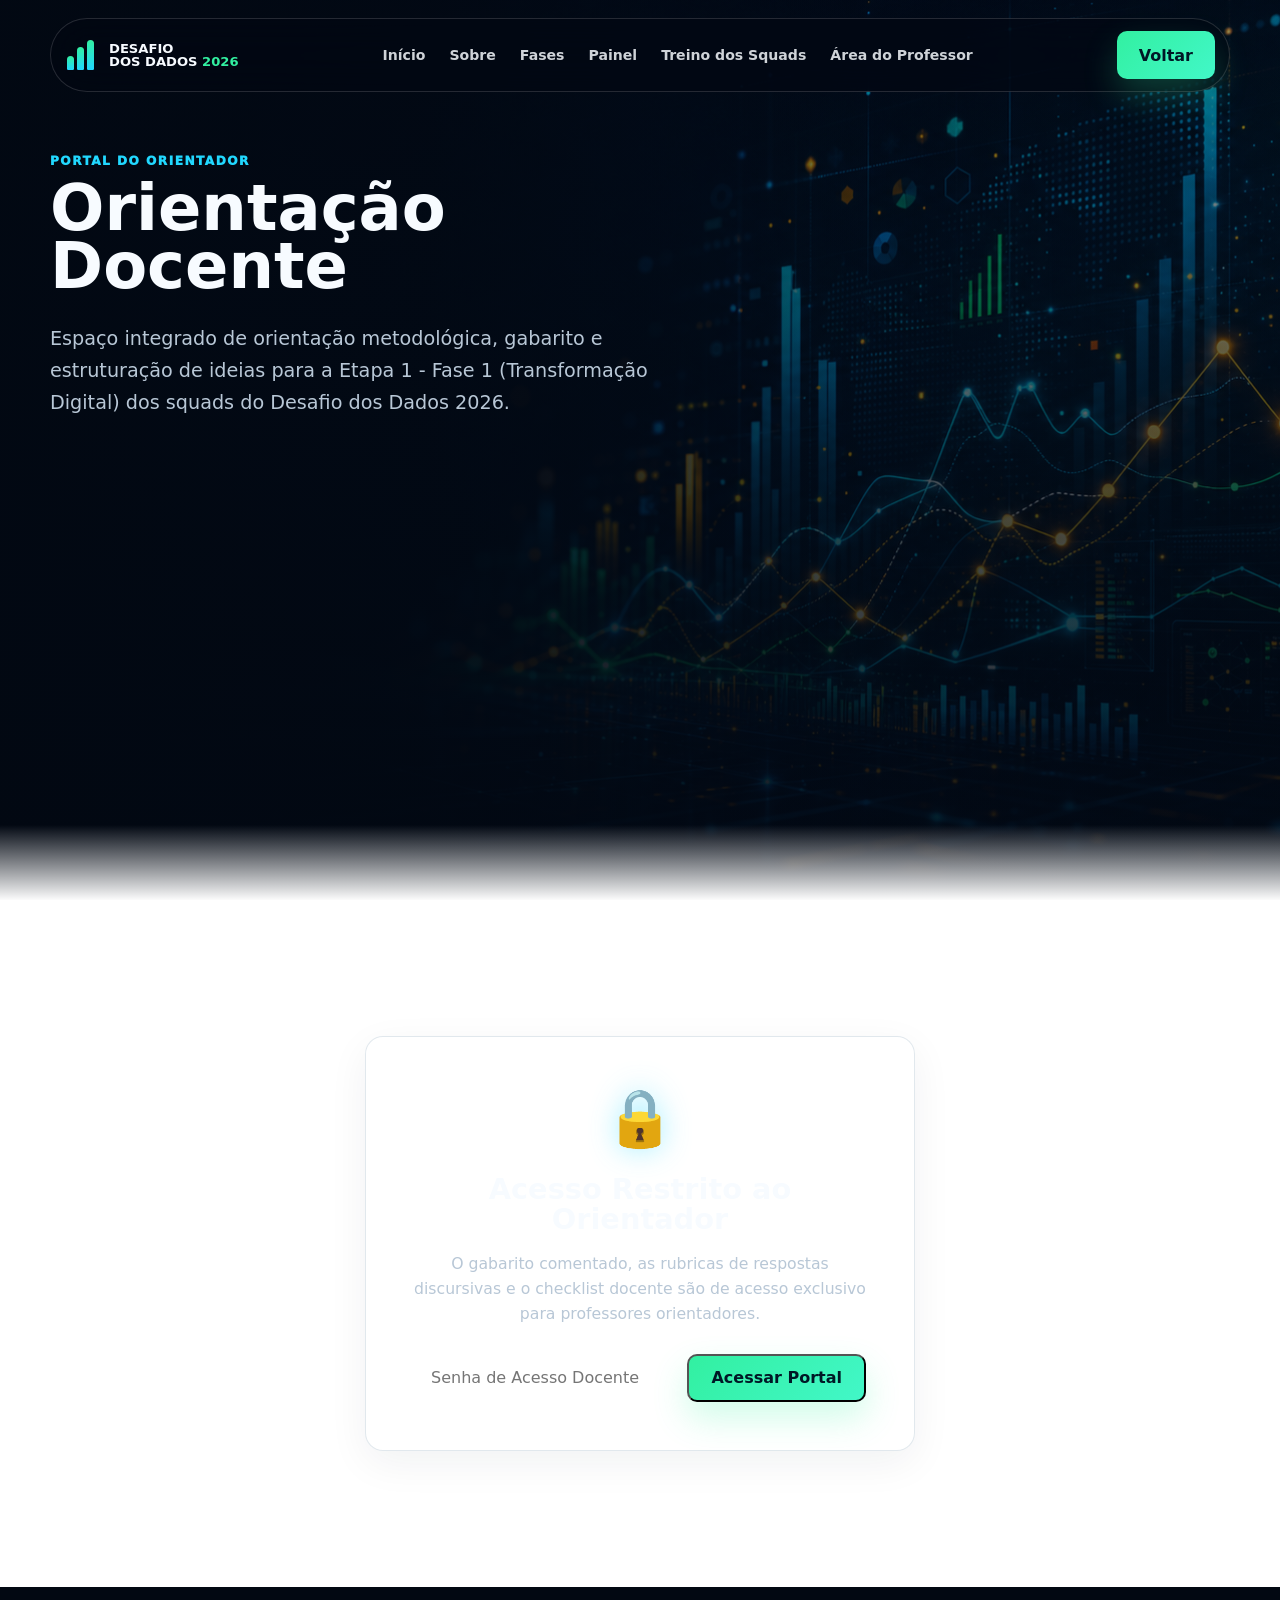
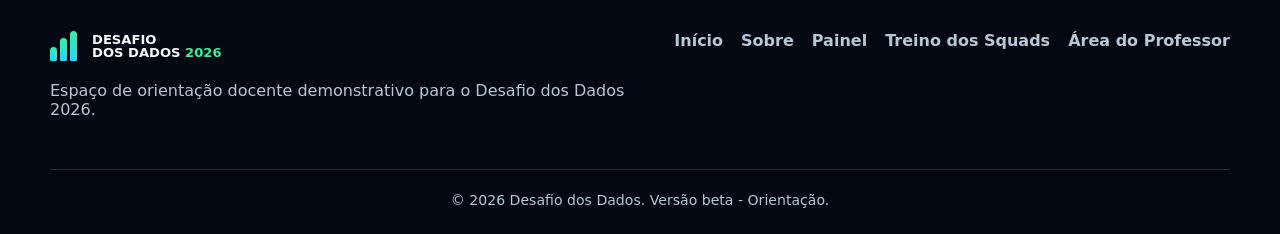
==== commit e5212050: "feat: implementa simulador interativo de treino para os squads" ====
--- a/orientacao.html
+++ b/orientacao.html
@@ -35,6 +35,7 @@
         <a href="index.html#sobre">Sobre</a>
         <a href="index.html#fases">Fases</a>
         <a href="index.html#dados">Painel</a>
+        <a href="simulado.html">Treino dos Squads</a>
         <a href="orientacao.html" class="active">Área do Professor</a>
       </nav>
 
@@ -155,13 +156,13 @@
             <!-- Squad 1 -->
             <article class="squad-card glass-panel">
               <div class="squad-header">
-                <span class="squad-number">Squad 01</span>
+                <span class="squad-number">Squad 01 (ID 581)</span>
                 <span class="squad-tag">ODS 11 &amp; 12</span>
               </div>
-              <h3>E-lixo com Logística Reversa Escolar</h3>
-              <p class="squad-problem"><strong>Problema:</strong> Descarte inadequado de pilhas, celulares e cabos na comunidade escolar.</p>
-              <div class="squad-details">
-                <p><strong>Dados:</strong> Questionários de volume de resíduos estimáveis por turma.</p>
+              <h3>Infinity Tech</h3>
+              <p class="squad-problem"><strong>Projeto:</strong> E-lixo com Logística Reversa Escolar (Descarte inadequado de pilhas, celulares e cabos na escola).</p>
+              <div class="squad-details">
+                <p><strong>Integrantes:</strong> Emilly Layse Nunes Eleres, Felipe Diamantino da Silva, Estefany Lourrane Moreira da Silva, Pedro Lucas Espindola Moraes</p>
                 <p><strong>Tecnologia:</strong> Dashboard analítico com mapa de ecopontos.</p>
                 <p><strong>Transmídia:</strong> Infográfico do descarte + vídeo curto.</p>
               </div>
@@ -170,13 +171,13 @@
             <!-- Squad 2 -->
             <article class="squad-card glass-panel">
               <div class="squad-header">
-                <span class="squad-number">Squad 02</span>
+                <span class="squad-number">Squad 02 (ID 568)</span>
                 <span class="squad-tag">ODS 4 &amp; 16</span>
               </div>
-              <h3>Combate a Golpes Digitais na Família</h3>
-              <p class="squad-problem"><strong>Problema:</strong> Vulnerabilidade de jovens e idosos a phishing e links falsos.</p>
-              <div class="squad-details">
-                <p><strong>Dados:</strong> Registro anônimo de fraudes recebidas pela comunidade.</p>
+              <h3>AS++</h3>
+              <p class="squad-problem"><strong>Projeto:</strong> Combate a Golpes Digitais na Família (Vulnerabilidade de jovens e idosos a phishing e links falsos).</p>
+              <div class="squad-details">
+                <p><strong>Integrantes:</strong> Carla Regina dos Santos, Myrza da Silva Alhadef, Dafne da Silva Carvalho</p>
                 <p><strong>Tecnologia:</strong> Classificador de risco digital + assistente interativo.</p>
                 <p><strong>Transmídia:</strong> Simulação de golpes + guia de prevenção.</p>
               </div>
@@ -185,13 +186,13 @@
             <!-- Squad 3 -->
             <article class="squad-card glass-panel">
               <div class="squad-header">
-                <span class="squad-number">Squad 03</span>
+                <span class="squad-number">Squad 03 (ID 570)</span>
                 <span class="squad-tag">ODS 7 &amp; 13</span>
               </div>
-              <h3>Consumo Energético Consciente</h3>
-              <p class="squad-problem"><strong>Problema:</strong> Climatizadores e luzes operando fora dos horários letivos.</p>
-              <div class="squad-details">
-                <p><strong>Dados:</strong> Histórico de faturamento de energia e temperatura local.</p>
+              <h3>Tronadores</h3>
+              <p class="squad-problem"><strong>Projeto:</strong> Consumo Energético Consciente (Climatizadores e luzes operando fora dos horários letivos).</p>
+              <div class="squad-details">
+                <p><strong>Integrantes:</strong> Matheus Neyson do Carmo de Souza, Yan Walber de Oliveira Mandu, Hendrew Nascimento Negrão, Rodrigo Daniel Batista dos Santos</p>
                 <p><strong>Tecnologia:</strong> Painel de consumo e previsão simples de demanda.</p>
                 <p><strong>Transmídia:</strong> Plano de economia + vídeo de impacto escolar.</p>
               </div>
@@ -200,13 +201,13 @@
             <!-- Squad 4 -->
             <article class="squad-card glass-panel">
               <div class="squad-header">
-                <span class="squad-number">Squad 04</span>
+                <span class="squad-number">Squad 04 (ID 571)</span>
                 <span class="squad-tag">ODS 11 &amp; 12</span>
               </div>
-              <h3>IA para Separação de Recicláveis</h3>
-              <p class="squad-problem"><strong>Problema:</strong> Erros de descarte que reduzem a reciclagem e contaminam coletores.</p>
-              <div class="squad-details">
-                <p><strong>Dados:</strong> Fotos de resíduos e levantamento de erros de separação.</p>
+              <h3>Comando SQL</h3>
+              <p class="squad-problem"><strong>Projeto:</strong> IA para Separação de Recicláveis (Erros de descarte que reduzem a reciclagem e contaminam coletores).</p>
+              <div class="squad-details">
+                <p><strong>Integrantes:</strong> Christian dos Santos Paraguassu, Carlos Eduardo dos Santos Teixeira, Miguel Rocca de Araújo</p>
                 <p><strong>Tecnologia:</strong> Visão computacional ou classificador visual prototipado.</p>
                 <p><strong>Transmídia:</strong> Vídeo demonstrativo + infográfico explicativo.</p>
               </div>
@@ -215,13 +216,13 @@
             <!-- Squad 5 -->
             <article class="squad-card glass-panel">
               <div class="squad-header">
-                <span class="squad-number">Squad 05</span>
+                <span class="squad-number">Squad 05 (ID 572)</span>
                 <span class="squad-tag">ODS 4 &amp; 16</span>
               </div>
-              <h3>Checagem Educativa de Desinformação</h3>
-              <p class="squad-problem"><strong>Problema:</strong> Boatos sobre clima, saúde ou tecnologia que circulam na comunidade.</p>
-              <div class="squad-details">
-                <p><strong>Dados:</strong> Mensagens reais anonimizadas capturadas em grupos sociais.</p>
+              <h3>REJY</h3>
+              <p class="squad-problem"><strong>Projeto:</strong> Checagem Educativa de Desinformação (Boatos sobre clima, saúde ou tecnologia que circulam na comunidade).</p>
+              <div class="squad-details">
+                <p><strong>Integrantes:</strong> Emanuela Souza Amaral, Rykelme Cavalcante de Moura, Yago de Jesus Ferreira de Souza, João Guilherme Teixeira Cardoso da Silva</p>
                 <p><strong>Tecnologia:</strong> Matriz de verificação e checklist guiado por fontes.</p>
                 <p><strong>Transmídia:</strong> Vídeo tutorial + guia de bolso rápido.</p>
               </div>
@@ -230,13 +231,13 @@
             <!-- Squad 6 -->
             <article class="squad-card glass-panel">
               <div class="squad-header">
-                <span class="squad-number">Squad 06</span>
+                <span class="squad-number">Squad 06 (ID 574)</span>
                 <span class="squad-tag">ODS 2 &amp; 12</span>
               </div>
-              <h3>Horta Inteligente e Segurança Alimentar</h3>
-              <p class="squad-problem"><strong>Problema:</strong> Baixo consumo de vegetais frescos e desperdício de merenda escolar.</p>
-              <div class="squad-details">
-                <p><strong>Dados:</strong> Monitoramento de umidade do solo e produção da horta.</p>
+              <h3>Requiem</h3>
+              <p class="squad-problem"><strong>Projeto:</strong> Horta Inteligente e Segurança Alimentar (Baixo consumo de vegetais frescos e desperdício de merenda escolar).</p>
+              <div class="squad-details">
+                <p><strong>Integrantes:</strong> Wallace Reis Soares, Aryane Nazare Melo de Oliveira, Gustavo Barroso Santiago, Pedro Sales de Souza</p>
                 <p><strong>Tecnologia:</strong> Painel de telemetria de sensores IoT simulados.</p>
                 <p><strong>Transmídia:</strong> Diário visual de plantio + vídeo de conscientização.</p>
               </div>
@@ -245,13 +246,13 @@
             <!-- Squad 7 -->
             <article class="squad-card glass-panel">
               <div class="squad-header">
-                <span class="squad-number">Squad 07</span>
+                <span class="squad-number">Squad 07 (ID 578)</span>
                 <span class="squad-tag">ODS 3 &amp; 11</span>
               </div>
-              <h3>Mobilidade Segura Casa-Escola</h3>
-              <p class="squad-problem"><strong>Problema:</strong> Estudantes expostos a riscos no trânsito ou falta de acessibilidade.</p>
-              <div class="squad-details">
-                <p><strong>Dados:</strong> Tempos de deslocamento, calçadas danificadas e pontos críticos.</p>
+              <h3>Tec</h3>
+              <p class="squad-problem"><strong>Projeto:</strong> Mobilidade Segura Casa-Escola (Estudantes expostos a riscos no trânsito ou falta de acessibilidade).</p>
+              <div class="squad-details">
+                <p><strong>Integrantes:</strong> Kauã Gabriel Fernandes Amaral, Samuel Abner Silva da Silva, Romulo Caio da Silva de Oliveira</p>
                 <p><strong>Tecnologia:</strong> Mapa colaborativo de rotas com análise de riscos.</p>
                 <p><strong>Transmídia:</strong> Mapa interativo + narrativa em vídeo.</p>
               </div>
@@ -260,13 +261,13 @@
             <!-- Squad 8 -->
             <article class="squad-card glass-panel">
               <div class="squad-header">
-                <span class="squad-number">Squad 08</span>
+                <span class="squad-number">Squad 08 (ID 576)</span>
                 <span class="squad-tag">ODS 4 &amp; 10</span>
               </div>
-              <h3>Acessibilidade Digital Escolar</h3>
-              <p class="squad-problem"><strong>Problema:</strong> Materiais didáticos em formatos inacessíveis para alunos PCD.</p>
-              <div class="squad-details">
-                <p><strong>Dados:</strong> Auditorias em PDFs e sites utilizados rotineiramente.</p>
+              <h3>Smile Friends</h3>
+              <p class="squad-problem"><strong>Projeto:</strong> Acessibilidade Digital Escolar (Materiais didáticos em formatos inacessíveis para alunos PCD).</p>
+              <div class="squad-details">
+                <p><strong>Integrantes:</strong> Abner Santiago Amaral Lopes, Josue Carvalho de Abreu, Marcelo Henrique Pereira Silva de Souza, Luiz Henrique Ferreira Araujo</p>
                 <p><strong>Tecnologia:</strong> Repositório acessível e classificador de conformidade.</p>
                 <p><strong>Transmídia:</strong> Guia de boas práticas + vídeo acessível com legenda/Libras.</p>
               </div>
@@ -275,13 +276,13 @@
             <!-- Squad 9 -->
             <article class="squad-card glass-panel">
               <div class="squad-header">
-                <span class="squad-number">Squad 09</span>
+                <span class="squad-number">Squad 09 (ID 579)</span>
                 <span class="squad-tag">ODS 11 &amp; 13</span>
               </div>
-              <h3>Riscos Ambientais Locais</h3>
-              <p class="squad-problem"><strong>Problema:</strong> Entupimento de bueiros e pontos de alagamento próximos à escola.</p>
-              <div class="squad-details">
-                <p><strong>Dados:</strong> Relatos fotográficos de acúmulo de lixo e histórico de cheias.</p>
+              <h3>MFCP</h3>
+              <p class="squad-problem"><strong>Projeto:</strong> Riscos Ambientais Locais (Entupimento de bueiros e pontos de alagamento próximos à escola).</p>
+              <div class="squad-details">
+                <p><strong>Integrantes:</strong> Miguel Carlos Chaves Rodrigues, Felipe Gabrriel Franca da Costa, Cauã Giovanni Pinheiro dos Santos, Pedro Vinicius Costa da Silva</p>
                 <p><strong>Tecnologia:</strong> Painel georreferenciado e mapa de calor de vulnerabilidade.</p>
                 <p><strong>Transmídia:</strong> Vídeo de apelo à comunidade + mapa de prevenção.</p>
               </div>
@@ -290,13 +291,13 @@
             <!-- Squad 10 -->
             <article class="squad-card glass-panel">
               <div class="squad-header">
-                <span class="squad-number">Squad 10</span>
+                <span class="squad-number">Squad 10 (ID 580)</span>
                 <span class="squad-tag">ODS 4 &amp; 16</span>
               </div>
-              <h3>Uso Responsável e Ético de IA</h3>
-              <p class="squad-problem"><strong>Problema:</strong> Utilização de IA para tarefas sem critérios de privacidade ou autoria.</p>
-              <div class="squad-details">
-                <p><strong>Dados:</strong> Questionários aplicados sobre frequência de uso e dependência.</p>
+              <h3>JJM</h3>
+              <p class="squad-problem"><strong>Projeto:</strong> Uso Responsável e Ético de IA (Utilização de IA para tarefas sem critérios de privacidade ou autoria).</p>
+              <div class="squad-details">
+                <p><strong>Integrantes:</strong> João Danilo Gomes Acácio, Mikael Chrystian Duarte Melo, João Guilherme Seabra de Castro</p>
                 <p><strong>Tecnologia:</strong> Guia interativo de decisão e fluxograma lógico de ética.</p>
                 <p><strong>Transmídia:</strong> Cartilha em PDF + vídeo explicativo.</p>
               </div>
@@ -444,6 +445,7 @@
         <a href="index.html">Início</a>
         <a href="index.html#sobre">Sobre</a>
         <a href="index.html#dados">Painel</a>
+        <a href="simulado.html">Treino dos Squads</a>
         <a href="orientacao.html">Área do Professor</a>
       </div>
       <p class="copyright">© 2026 Desafio dos Dados. Versão beta - Orientação.</p>
--- a/css/style.css
+++ b/css/style.css
@@ -1697,3 +1697,552 @@
   }
 }
 
+/* ============================================================
+   STUDENT SIMULADO & WIZARD
+   ============================================================ */
+
+/* Glass Panel Adaptation */
+.glass-panel {
+  border-radius: var(--radius-md);
+  backdrop-filter: blur(12px);
+  -webkit-backdrop-filter: blur(12px);
+}
+.section-light .glass-panel {
+  background: rgba(255, 255, 255, 0.85);
+  border: 1px solid rgba(121, 150, 172, 0.22);
+  box-shadow: 0 12px 40px rgba(16, 32, 51, 0.06);
+}
+.section-dark .glass-panel {
+  background: rgba(7, 19, 35, 0.75);
+  border: 1px solid rgba(255, 255, 255, 0.08);
+  box-shadow: 0 16px 48px rgba(0, 0, 0, 0.25);
+}
+
+/* Squad Selection Screen */
+.squad-select-section {
+  position: relative;
+  min-height: 85vh;
+  display: grid;
+  align-items: center;
+  padding: 120px 0 60px;
+}
+.squad-select-container {
+  display: flex;
+  justify-content: center;
+  z-index: 2;
+}
+.squad-select-card {
+  max-width: 640px;
+  width: 100%;
+  padding: 48px;
+  text-align: center;
+  border-radius: var(--radius-lg) !important;
+}
+.squad-select-card h1 {
+  font-size: clamp(2rem, 3.5vw, 3rem);
+  color: var(--text-inverse);
+  margin: 12px 0 18px;
+  line-height: 1.15;
+}
+.squad-select-card p {
+  color: var(--muted-inverse);
+  line-height: 1.6;
+  margin-bottom: 32px;
+  font-size: 0.98rem;
+}
+.squad-select-form {
+  display: flex;
+  flex-direction: column;
+  align-items: stretch;
+  gap: 16px;
+  max-width: 440px;
+  margin: 0 auto;
+}
+.squad-select-form label {
+  text-align: left;
+  font-weight: 800;
+  font-size: 0.88rem;
+  color: var(--text-inverse);
+  text-transform: uppercase;
+  letter-spacing: 0.05em;
+}
+.glass-input {
+  width: 100%;
+  min-height: 48px;
+  background: rgba(255, 255, 255, 0.08);
+  border: 1px solid var(--line-dark);
+  border-radius: var(--radius-sm);
+  color: var(--text-inverse);
+  padding: 0 16px;
+  outline: none;
+  font-size: 1rem;
+  transition: all 180ms ease;
+}
+.glass-input option {
+  background: var(--bg-strong);
+  color: var(--text-inverse);
+}
+.glass-input:focus {
+  border-color: var(--cyan);
+  box-shadow: 0 0 0 3px rgba(33, 216, 255, 0.2);
+}
+
+/* Simulado Main Layout */
+.quiz-section {
+  padding: 130px 0 80px;
+  background: var(--surface-soft);
+}
+.simulado-layout {
+  display: grid;
+  grid-template-columns: 1fr 360px;
+  gap: 28px;
+  align-items: start;
+}
+
+/* Column 1: Wizard Card */
+.quiz-wizard-card {
+  padding: 40px;
+  border-radius: var(--radius-lg) !important;
+}
+.quiz-question-header {
+  display: flex;
+  justify-content: space-between;
+  align-items: center;
+  margin-bottom: 24px;
+  border-bottom: 1px solid var(--line);
+  padding-bottom: 16px;
+}
+.q-code-label {
+  font-size: 1.25rem;
+  font-weight: 900;
+  color: #008ac2;
+  margin-right: 12px;
+}
+.q-level-badge {
+  font-size: 0.72rem;
+  font-weight: 850;
+  padding: 4px 12px;
+  border-radius: 999px;
+  text-transform: uppercase;
+  letter-spacing: 0.05em;
+}
+.q-level-badge.level-facil {
+  background: rgba(50, 240, 161, 0.15);
+  color: #1b8756;
+}
+.q-level-badge.level-medio {
+  background: rgba(255, 189, 51, 0.15);
+  color: #b27a00;
+}
+.q-level-badge.level-dificil {
+  background: rgba(255, 94, 94, 0.15);
+  color: #d63636;
+}
+.q-type-badge {
+  font-size: 0.74rem;
+  font-weight: 800;
+  text-transform: uppercase;
+  color: var(--text-soft);
+  padding: 4px 10px;
+  border: 1px solid var(--line);
+  border-radius: 6px;
+}
+.q-title {
+  font-size: clamp(1.4rem, 2.5vw, 1.8rem);
+  color: var(--text);
+  margin: 0 0 24px;
+  font-weight: 850;
+  line-height: 1.25;
+}
+.q-enunciado-block {
+  background: rgba(121, 150, 172, 0.08);
+  border-left: 4px solid var(--blue);
+  border-radius: 0 var(--radius-sm) var(--radius-sm) 0;
+  padding: 20px;
+  margin-bottom: 20px;
+}
+.q-enunciado-block h3,
+.q-question-block h3 {
+  font-size: 0.88rem;
+  font-weight: 900;
+  text-transform: uppercase;
+  letter-spacing: 0.05em;
+  color: var(--text-soft);
+  margin: 0 0 8px;
+}
+.q-enunciado-block p {
+  margin: 0;
+  color: var(--text);
+  font-size: 0.96rem;
+  line-height: 1.6;
+  white-space: pre-line;
+}
+.q-question-block {
+  margin-bottom: 28px;
+  padding: 0 4px;
+}
+.q-question-block p {
+  margin: 0;
+  color: var(--text);
+  font-size: 1.05rem;
+  font-weight: 750;
+  line-height: 1.55;
+  white-space: pre-line;
+}
+
+/* Option Items List */
+.q-options-wrapper {
+  display: grid;
+  gap: 12px;
+  margin-bottom: 30px;
+}
+.option-item {
+  display: flex;
+  align-items: flex-start;
+  gap: 14px;
+  padding: 18px 22px !important;
+  cursor: pointer;
+  transition: all 180ms cubic-bezier(0.16, 1, 0.3, 1);
+  border-radius: var(--radius-sm) !important;
+  position: relative;
+  user-select: none;
+}
+.option-item input[type="radio"],
+.option-item input[type="checkbox"] {
+  margin-top: 4px;
+  flex-shrink: 0;
+  cursor: pointer;
+}
+.option-item span {
+  font-size: 0.96rem;
+  line-height: 1.5;
+  color: var(--text);
+}
+.option-item:hover {
+  background: rgba(121, 150, 172, 0.12) !important;
+  transform: translateY(-1px);
+}
+.option-item.selected {
+  background: rgba(33, 216, 255, 0.08) !important;
+  border-color: rgba(33, 216, 255, 0.6) !important;
+  box-shadow: 0 4px 20px rgba(33, 216, 255, 0.1) !important;
+}
+
+/* Discursiva (Resposta Construída) Textarea */
+.q-discursiva-wrapper {
+  margin-bottom: 30px;
+}
+.q-discursiva-wrapper label {
+  display: block;
+  font-weight: 800;
+  font-size: 0.88rem;
+  color: var(--text-soft);
+  margin-bottom: 10px;
+  text-transform: uppercase;
+}
+.glass-textarea {
+  width: 100%;
+  background: rgba(255, 255, 255, 0.7);
+  border: 1px solid var(--line);
+  border-radius: var(--radius-sm);
+  color: var(--text);
+  padding: 16px;
+  outline: none;
+  font-family: inherit;
+  font-size: 0.98rem;
+  line-height: 1.6;
+  resize: vertical;
+  transition: all 180ms ease;
+}
+.glass-textarea:focus {
+  background: #ffffff;
+  border-color: var(--blue);
+  box-shadow: 0 0 0 3px rgba(76, 141, 255, 0.15);
+}
+.discursiva-notice {
+  font-size: 0.82rem;
+  color: var(--text-soft);
+  margin: 6px 0 0;
+  font-style: italic;
+}
+
+/* Caesar Cipher Tool Visualizer */
+.caesar-tool-wrapper {
+  border: 1px solid rgba(33, 216, 255, 0.3) !important;
+  background: rgba(33, 216, 255, 0.03) !important;
+  border-radius: var(--radius-md) !important;
+}
+
+/* Action Rows */
+.quiz-actions-row,
+.quiz-nav-row {
+  display: flex;
+  gap: 14px;
+  flex-wrap: wrap;
+  margin-top: 24px;
+}
+.quiz-actions-row {
+  border-bottom: 1px solid var(--line);
+  padding-bottom: 24px;
+  margin-bottom: 24px;
+}
+.quiz-nav-row {
+  justify-content: space-between;
+}
+.quiz-actions-row .btn,
+.quiz-nav-row .btn {
+  min-height: 44px;
+}
+
+/* Feedback & Hints Panel */
+.hint-panel,
+.feedback-panel {
+  padding: 20px;
+  border-radius: var(--radius-sm);
+  margin: 20px 0;
+  font-size: 0.95rem;
+  line-height: 1.6;
+}
+.hint-panel {
+  background: rgba(255, 189, 51, 0.06);
+  border-left: 4px solid var(--amber);
+}
+.hint-panel p,
+.feedback-panel p {
+  margin: 6px 0 0;
+  color: var(--text);
+}
+.feedback-panel.success {
+  background: rgba(50, 240, 161, 0.06);
+  border-left: 4px solid var(--green);
+}
+.feedback-panel.error {
+  background: rgba(255, 94, 94, 0.06);
+  border-left: 4px solid #ff5e5e;
+}
+.feedback-panel.success p::before {
+  content: "✅ ";
+}
+.feedback-panel.error p::before {
+  content: "❌ ";
+}
+
+/* Column 2: Sidebar Panel */
+.quiz-sidebar-panel {
+  display: grid;
+  gap: 24px;
+}
+.sidebar-card {
+  padding: 24px;
+  border-radius: var(--radius-md) !important;
+}
+.sidebar-card h3 {
+  font-size: 1.05rem;
+  font-weight: 850;
+  color: var(--text);
+  margin-bottom: 18px;
+  border-bottom: 1px solid var(--line);
+  padding-bottom: 10px;
+}
+
+/* Stats Progress */
+.progress-bar-outer {
+  width: 100%;
+  height: 10px;
+  background: rgba(121, 150, 172, 0.15);
+  border-radius: 999px;
+  overflow: hidden;
+  margin-bottom: 16px;
+}
+.progress-bar-inner {
+  height: 100%;
+  background: linear-gradient(90deg, var(--cyan), var(--green));
+  border-radius: 999px;
+  transition: width 350ms cubic-bezier(0.16, 1, 0.3, 1);
+}
+.stats-row {
+  display: flex;
+  justify-content: space-between;
+  align-items: center;
+  font-size: 0.94rem;
+  color: var(--text-soft);
+}
+.stats-row strong {
+  font-size: 1.15rem;
+  color: #008ac2;
+  font-weight: 900;
+}
+
+/* Questions Checklist Grid */
+.status-legend {
+  font-size: 0.74rem;
+  color: var(--text-soft);
+  display: flex;
+  flex-wrap: wrap;
+  gap: 12px;
+  margin: -6px 0 16px;
+  line-height: 1.4;
+}
+.status-legend span {
+  display: inline-block;
+  width: 10px;
+  height: 10px;
+  border-radius: 3px;
+  vertical-align: middle;
+  margin-right: 4px;
+}
+.leg-un { border: 1px solid var(--line); background: transparent; }
+.leg-correct { background: var(--green); }
+.leg-incorrect { background: #ff5e5e; }
+.leg-disc { background: var(--blue); }
+
+.sidebar-questions-list {
+  display: grid;
+  grid-template-columns: repeat(5, 1fr);
+  gap: 8px;
+}
+.sidebar-q-btn {
+  aspect-ratio: 1;
+  border: 1px solid var(--line);
+  background: rgba(255, 255, 255, 0.5);
+  border-radius: 8px;
+  font-size: 0.8rem;
+  font-weight: 800;
+  color: var(--text-soft);
+  cursor: pointer;
+  display: grid;
+  place-items: center;
+  transition: all 180ms ease;
+  padding: 0;
+}
+.sidebar-q-btn:hover {
+  background: var(--surface-soft);
+  color: var(--text);
+  border-color: var(--text-soft);
+}
+.sidebar-q-btn.active {
+  border-color: #008ac2;
+  box-shadow: 0 0 0 3px rgba(33, 216, 255, 0.2);
+  color: #008ac2;
+  font-weight: 900;
+}
+.sidebar-q-btn.correct {
+  background: var(--green);
+  border-color: var(--green);
+  color: #001826;
+}
+.sidebar-q-btn.incorrect {
+  background: #ff5e5e;
+  border-color: #ff5e5e;
+  color: #ffffff;
+}
+.sidebar-q-btn.answered-discursiva {
+  background: rgba(76, 141, 255, 0.15);
+  border-color: var(--blue);
+  color: var(--blue);
+}
+.sidebar-q-btn.tentative {
+  border-color: var(--blue);
+  color: var(--blue);
+  border-style: dashed;
+}
+
+/* Badges Achievements List */
+.badges-list {
+  display: grid;
+  gap: 10px;
+}
+.badge-item {
+  display: flex;
+  align-items: center;
+  gap: 12px;
+  padding: 12px 14px !important;
+  border-radius: var(--radius-sm) !important;
+  transition: all 250ms cubic-bezier(0.16, 1, 0.3, 1);
+}
+.badge-item.locked {
+  opacity: 0.45;
+  filter: grayscale(1);
+}
+.badge-item.unlocked {
+  border-color: rgba(50, 240, 161, 0.35) !important;
+  background: rgba(50, 240, 161, 0.03) !important;
+  box-shadow: 0 4px 15px rgba(50, 240, 161, 0.05);
+}
+.badge-icon {
+  font-size: 1.5rem;
+  flex-shrink: 0;
+}
+.badge-info {
+  display: grid;
+  gap: 2px;
+}
+.badge-info strong {
+  font-size: 0.88rem;
+  color: var(--text);
+}
+.badge-item.unlocked .badge-info strong {
+  color: #1b8756;
+}
+.badge-info span {
+  font-size: 0.74rem;
+  color: var(--text-soft);
+}
+
+/* Results and Finish Screen */
+.results-section {
+  position: relative;
+  min-height: 85vh;
+  display: grid;
+  align-items: center;
+  padding: 120px 0 60px;
+}
+.results-container {
+  z-index: 2;
+}
+.res-medal-item {
+  display: flex;
+  align-items: center;
+  gap: 8px;
+  padding: 8px 16px !important;
+  border-radius: 999px !important;
+  border-color: rgba(33, 216, 255, 0.25) !important;
+  background: rgba(33, 216, 255, 0.05) !important;
+}
+.res-medal-item span {
+  font-size: 1.15rem;
+}
+.res-medal-item strong {
+  font-size: 0.82rem;
+  color: var(--text-inverse);
+  font-weight: 800;
+}
+
+/* Responsive adjustments for Simulado */
+@media (max-width: 990px) {
+  .simulado-layout {
+    grid-template-columns: 1fr;
+  }
+  .quiz-sidebar-panel {
+    grid-template-columns: repeat(2, 1fr);
+    align-items: start;
+  }
+  .achievements-card {
+    grid-column: span 2;
+  }
+}
+@media (max-width: 600px) {
+  .quiz-wizard-card {
+    padding: 24px 18px;
+  }
+  .quiz-sidebar-panel {
+    grid-template-columns: 1fr;
+  }
+  .achievements-card {
+    grid-column: span 1;
+  }
+  .sidebar-questions-list {
+    grid-template-columns: repeat(5, 1fr);
+  }
+}
+
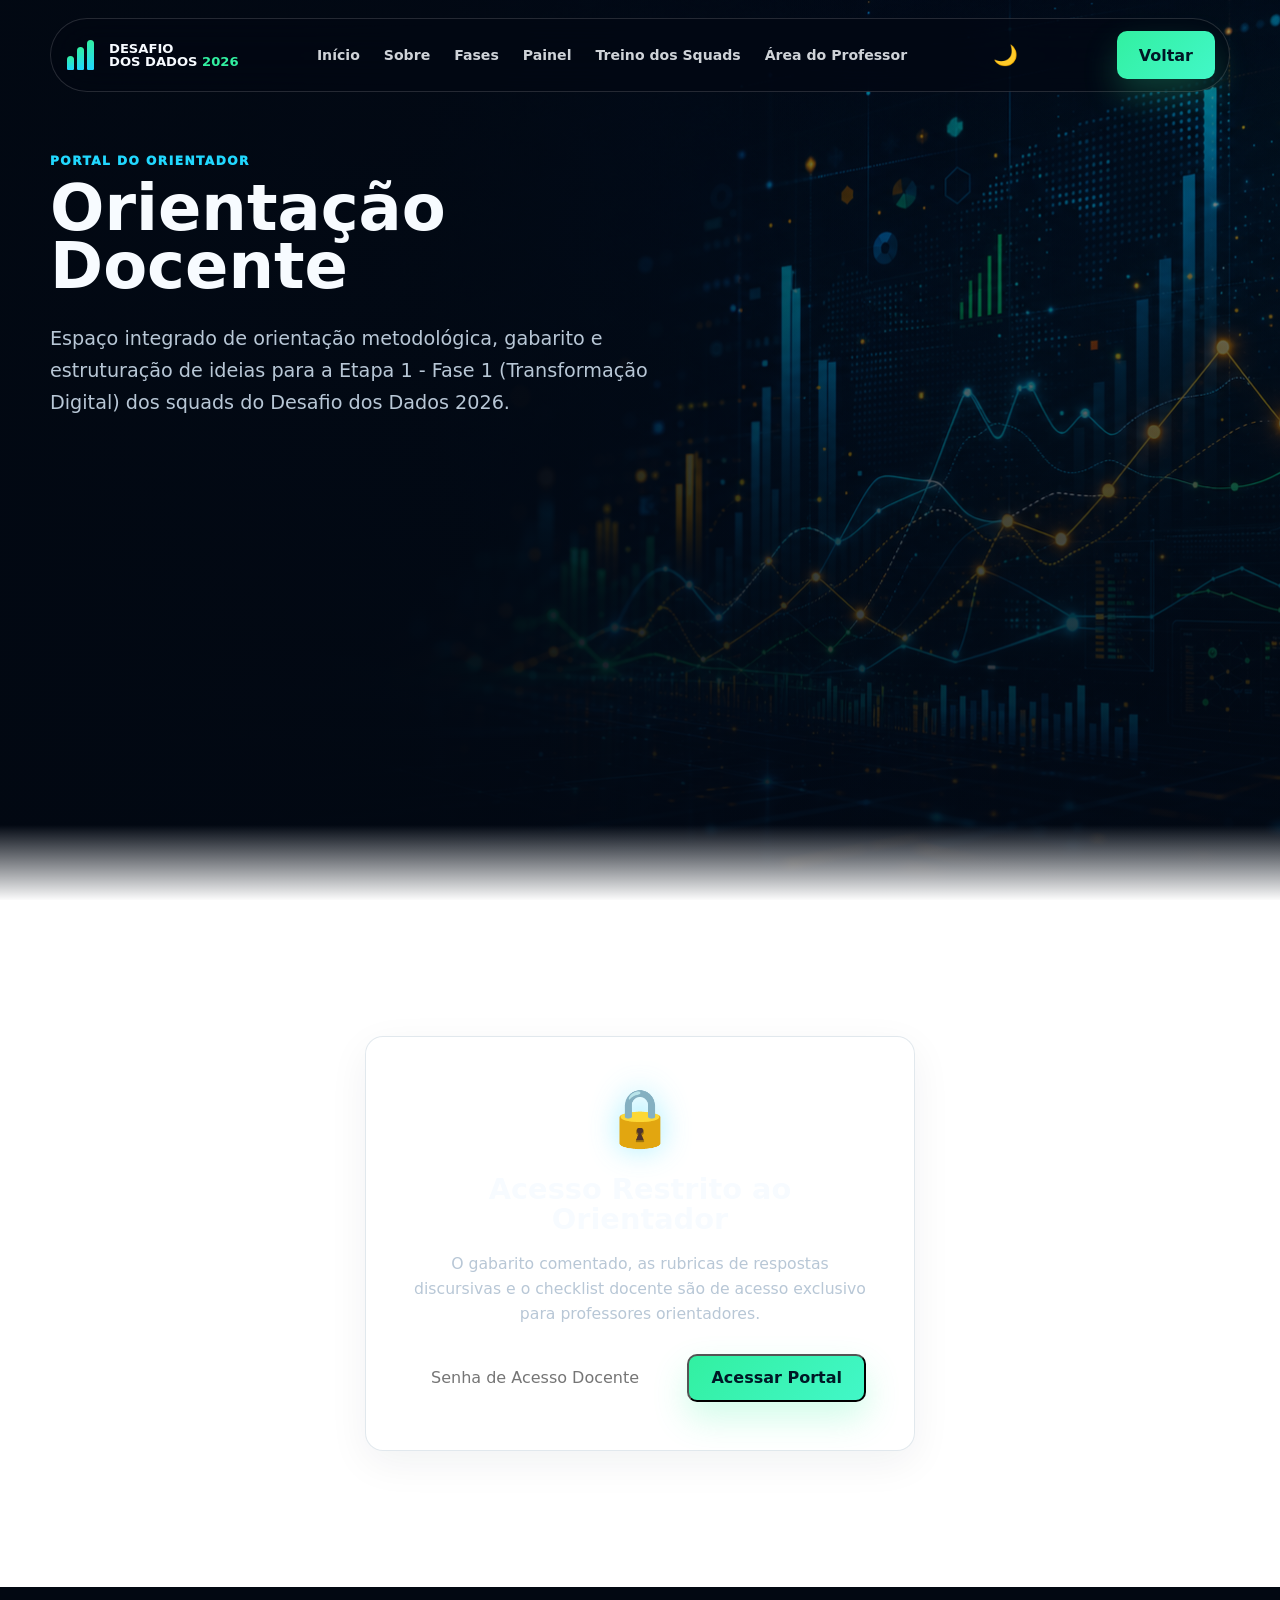
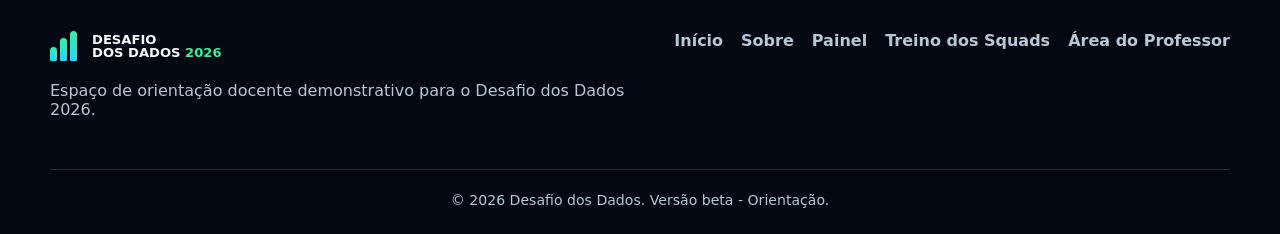
==== commit d073c802: "feat(simulado): implement dark theme, teacher mode, question timer, ranks, confetti, and multi-forma" ====
--- a/orientacao.html
+++ b/orientacao.html
@@ -8,6 +8,7 @@
       content="Área do Professor Orientador do Desafio dos Dados 2026. Acesso a gabaritos comentados, rubricas de respostas discursivas e orientações de apoio."
     />
     <title>Orientação Docente | Desafio dos Dados 2026</title>
+    <link rel="icon" href="assets/favicon.svg" type="image/svg+xml" />
     <link rel="stylesheet" href="css/style.css" />
   </head>
   <body class="teacher-portal-page">
@@ -39,6 +40,7 @@
         <a href="orientacao.html" class="active">Área do Professor</a>
       </nav>
 
+      <button class="theme-toggle-btn" aria-label="Alternar tema" type="button">🌙</button>
       <a class="header-action" href="index.html#participar">Voltar</a>
     </header>
 
--- a/css/style.css
+++ b/css/style.css
@@ -2246,3 +2246,250 @@
   }
 }
 
+/* ============================================================
+   SQUADS EM AÇÃO - SEÇÃO HOME E GALERIAS
+   ============================================================ */
+.squads-acao-grid {
+  display: grid;
+  grid-template-columns: repeat(auto-fill, minmax(320px, 1fr));
+  gap: 24px;
+  width: var(--container);
+  margin: 40px auto 0;
+}
+
+.squad-acao-card {
+  display: flex;
+  flex-direction: column;
+  padding: 24px;
+  border-radius: var(--radius-md);
+  border: 1px solid var(--line);
+  background: var(--surface);
+  transition: transform 300ms cubic-bezier(0.16, 1, 0.3, 1), box-shadow 300ms ease;
+  box-shadow: 0 4px 20px rgba(0, 0, 0, 0.02);
+}
+
+.squad-acao-card:hover {
+  transform: translateY(-5px);
+  box-shadow: 0 12px 30px rgba(3, 18, 35, 0.08);
+}
+
+.squad-acao-header {
+  display: flex;
+  justify-content: space-between;
+  align-items: center;
+  margin-bottom: 12px;
+}
+
+.squad-acao-id {
+  font-size: 0.76rem;
+  font-weight: 800;
+  color: var(--text-soft);
+  text-transform: uppercase;
+  letter-spacing: 0.5px;
+}
+
+.squad-acao-tag {
+  font-size: 0.72rem;
+  font-weight: 800;
+  padding: 4px 10px;
+  border-radius: 999px;
+  background: rgba(33, 216, 255, 0.1);
+  color: #008ac2;
+}
+
+.squad-acao-card h3 {
+  margin: 0 0 8px 0;
+  font-size: 1.35rem;
+  color: var(--text);
+  font-weight: 800;
+}
+
+.squad-acao-project {
+  font-size: 0.88rem;
+  line-height: 1.5;
+  color: var(--text);
+  margin: 0 0 16px 0;
+}
+
+.squad-acao-gallery {
+  display: grid;
+  grid-template-columns: repeat(4, 1fr);
+  gap: 8px;
+  margin: 0 0 16px 0;
+}
+
+.squad-acao-gallery.cols-2 {
+  grid-template-columns: repeat(2, 1fr);
+}
+
+.squad-acao-gallery img {
+  width: 100%;
+  aspect-ratio: 1;
+  object-fit: cover;
+  border-radius: var(--radius-sm);
+  background: var(--surface-soft);
+  border: 1px solid var(--line);
+  transition: transform 200ms ease;
+}
+
+.squad-acao-gallery img:hover {
+  transform: scale(1.05);
+  border-color: var(--cyan);
+}
+
+.squad-acao-details {
+  margin-top: auto;
+  font-size: 0.82rem;
+  line-height: 1.5;
+  color: var(--text-soft);
+  display: grid;
+  gap: 8px;
+  padding-top: 16px;
+  border-top: 1px solid var(--line);
+}
+
+.squad-acao-details p {
+  margin: 0;
+}
+
+.squad-acao-details strong {
+  color: var(--text);
+}
+
+/* Sidebar Squad Info and Gallery */
+.squad-sidebar-card {
+  display: flex;
+  flex-direction: column;
+}
+
+.squad-gallery-sidebar {
+  display: grid;
+  grid-template-columns: repeat(4, 1fr);
+  gap: 6px;
+  margin-top: 12px;
+}
+
+.squad-gallery-sidebar.cols-2 {
+  grid-template-columns: repeat(2, 1fr);
+}
+
+.squad-gallery-sidebar img {
+  width: 100%;
+  aspect-ratio: 1;
+  object-fit: cover;
+  border-radius: 6px;
+  border: 1px solid var(--line);
+  background: rgba(255, 255, 255, 0.1);
+  transition: transform 200ms ease;
+}
+
+.squad-gallery-sidebar img:hover {
+  transform: scale(1.08);
+}
+
+/* ============================================================
+   DARK THEME VARIABLES OVERRIDE
+   ============================================================ */
+[data-theme="dark"] {
+  --bg: #030811;
+  --bg-strong: #010408;
+  --surface: #0b1420;
+  --surface-soft: #050a11;
+  --surface-dark: rgba(11, 20, 32, 0.85);
+  --line: rgba(255, 255, 255, 0.08);
+  --line-dark: rgba(255, 255, 255, 0.12);
+  --text: #e2f0fd;
+  --text-soft: #a0b2c6;
+  --text-inverse: #ffffff;
+  --muted-inverse: #8fa0b5;
+  --shadow: 0 24px 70px rgba(0, 0, 0, 0.45);
+  color-scheme: dark;
+}
+
+[data-theme="dark"] body {
+  background: var(--surface-soft);
+  color: var(--text);
+}
+
+[data-theme="dark"] .section-light {
+  background: var(--surface-soft);
+}
+
+[data-theme="dark"] .glass-panel {
+  background: var(--surface);
+  border-color: var(--line);
+}
+
+[data-theme="dark"] .brand-mark span {
+  background-color: var(--cyan);
+}
+
+[data-theme="dark"] .option-item.selected {
+  background: rgba(33, 216, 255, 0.1) !important;
+  border-color: var(--cyan) !important;
+}
+
+[data-theme="dark"] .sidebar-q-btn {
+  background: rgba(255, 255, 255, 0.04);
+}
+
+[data-theme="dark"] .sidebar-q-btn:hover {
+  background: rgba(255, 255, 255, 0.08);
+  color: var(--text);
+}
+
+[data-theme="dark"] input,
+[data-theme="dark"] select,
+[data-theme="dark"] textarea {
+  background: rgba(255, 255, 255, 0.04);
+  color: var(--text);
+  border-color: var(--line);
+}
+
+.theme-toggle-btn {
+  background: transparent;
+  border: none;
+  cursor: pointer;
+  font-size: 1.25rem;
+  color: inherit;
+  padding: 8px;
+  display: inline-flex;
+  align-items: center;
+  justify-content: center;
+  margin-right: 12px;
+  transition: transform 200ms ease;
+}
+
+.theme-toggle-btn:hover {
+  transform: scale(1.15);
+}
+
+@media (max-width: 1020px) {
+  .theme-toggle-btn {
+    margin-right: 0;
+    margin-bottom: 12px;
+  }
+}
+
+/* ============================================================
+   Modo Projeção (Aula do Professor)
+   ============================================================ */
+.projection-mode .q-title {
+  font-size: 2.2rem !important;
+  line-height: 1.3 !important;
+}
+.projection-mode .q-enunciado-block p,
+.projection-mode .q-question-block p {
+  font-size: 1.25rem !important;
+  line-height: 1.6 !important;
+}
+.projection-mode .option-item {
+  font-size: 1.2rem !important;
+  padding: 18px !important;
+}
+.projection-mode .teacher-panel,
+.projection-mode .concept-panel {
+  font-size: 1.15rem !important;
+}
+
+
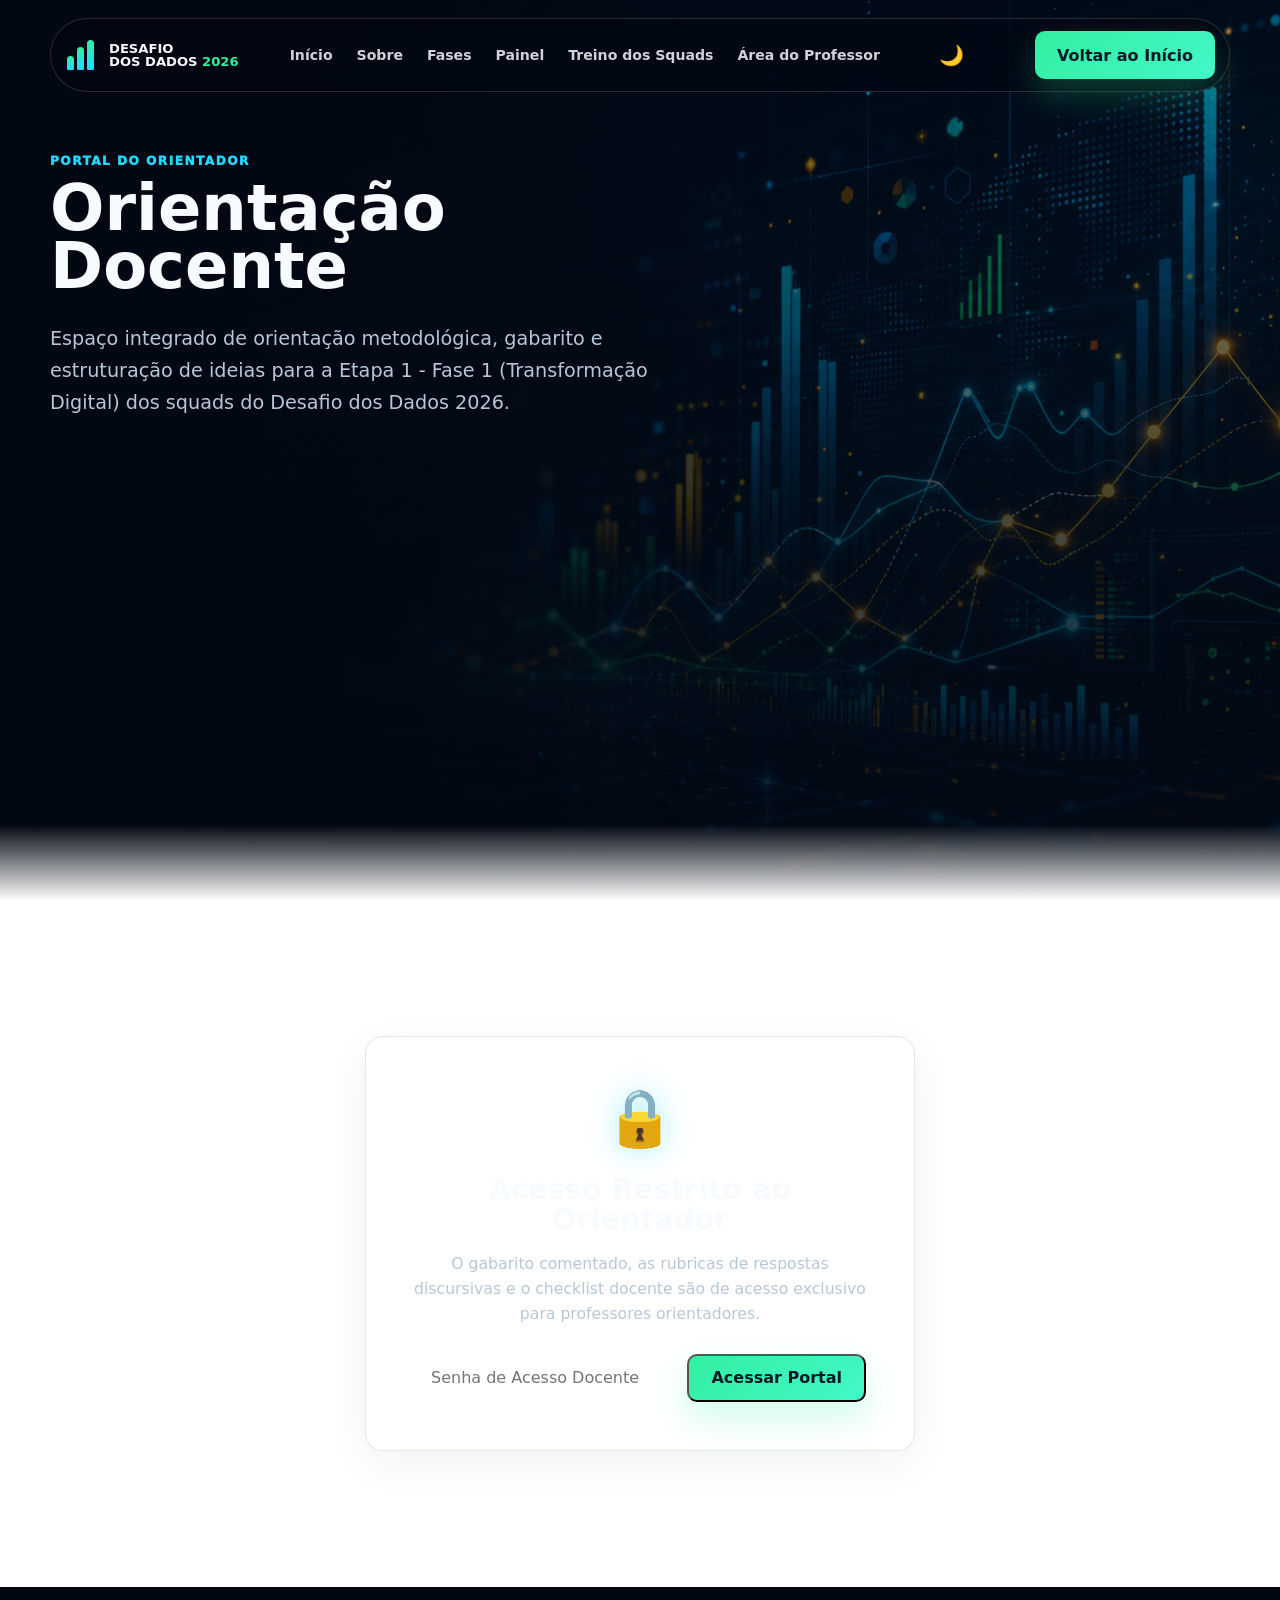
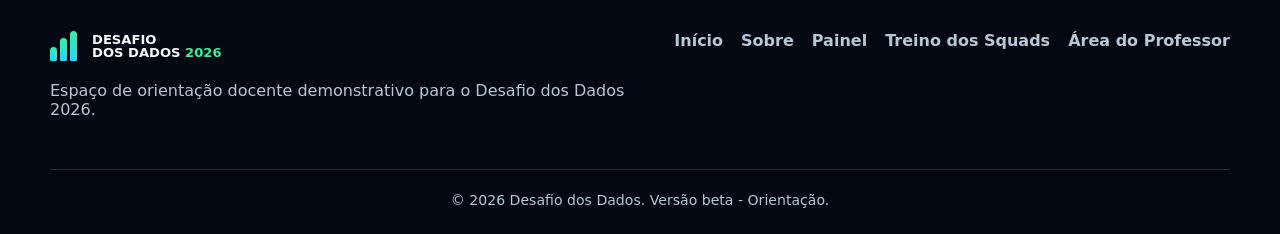
==== commit b7d95204: "feat: highlight squad leaders and IDs, remove registration forms and interest flow" ====
--- a/orientacao.html
+++ b/orientacao.html
@@ -41,7 +41,7 @@
       </nav>
 
       <button class="theme-toggle-btn" aria-label="Alternar tema" type="button">🌙</button>
-      <a class="header-action" href="index.html#participar">Voltar</a>
+      <a class="header-action" href="index.html">Voltar ao Início</a>
     </header>
 
     <main>
